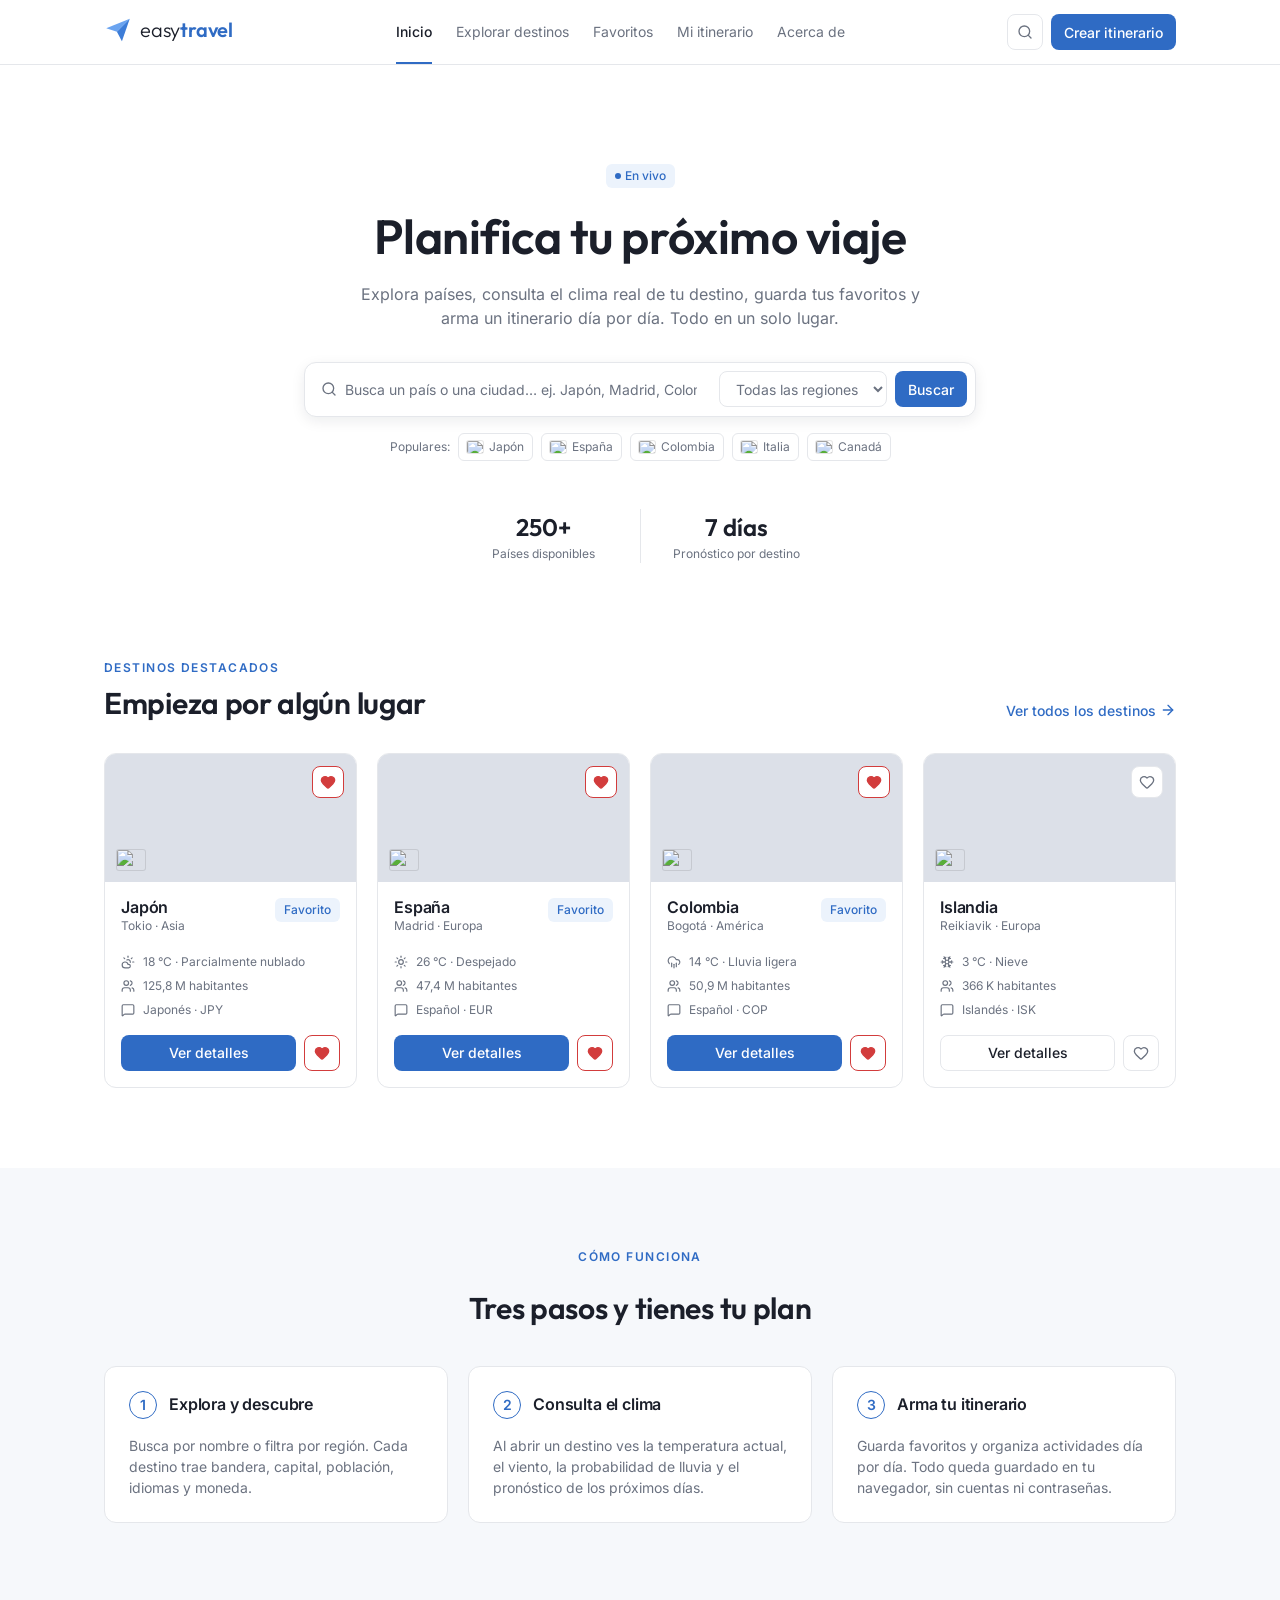
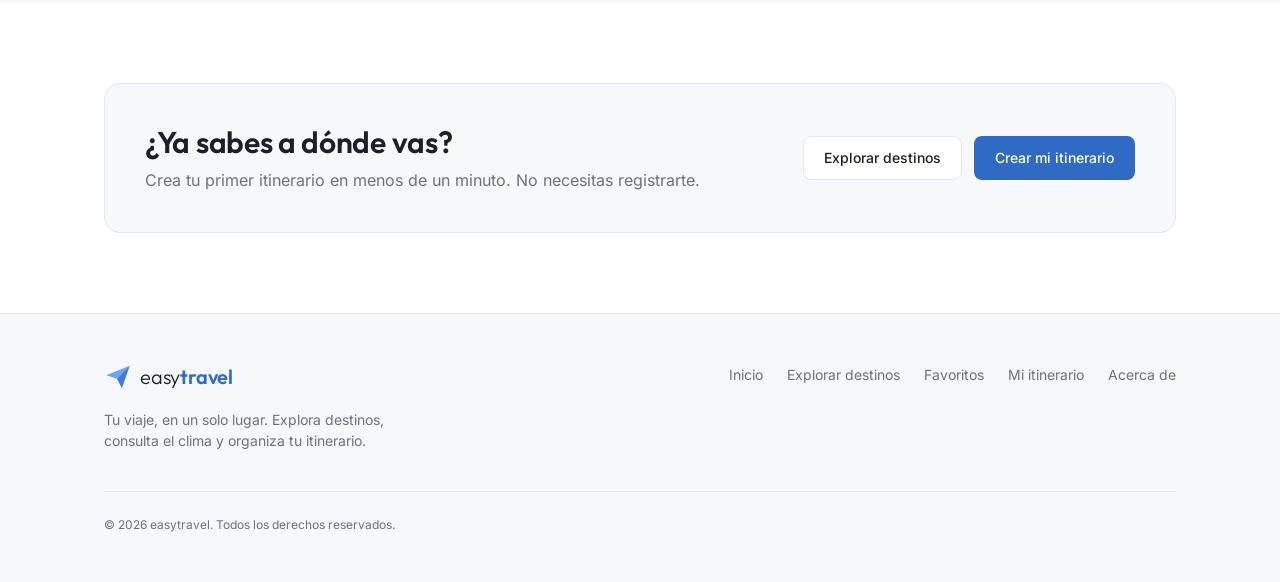
==== index.html @ 44a07eac "feat: maquetar easytravel en html y css - Inicio, explorar, destino, favoritos, itinerario, acerca d" ====
<!doctype html>
<html lang="es">
<head>
  <meta charset="UTF-8">
  <meta name="viewport" content="width=device-width, initial-scale=1.0">
  <meta name="description" content="Explora países, consulta el clima de tu destino, guarda favoritos y arma tu itinerario día por día.">
  <meta name="theme-color" content="#2f6bc4">
  <title>easytravel — Tu viaje, en un solo lugar</title>
  <link rel="icon" type="image/svg+xml" href="img/favicon.svg">
  <link rel="stylesheet" href="css/tokens.css">
  <link rel="stylesheet" href="css/base.css">
  <link rel="stylesheet" href="css/components.css">
  <link rel="stylesheet" href="css/layout.css">
  <link rel="stylesheet" href="css/pages.css">
</head>
<body>
  <a class="saltar-contenido" href="#contenido">Saltar al contenido</a>

  <header class="cabecera-sitio">
    <div class="contenedor cabecera-sitio__interior">
      <a href="index.html" aria-label="easytravel, ir al inicio"><span class="logo"><img src="img/favicon.svg" alt=""><span><span class="logo__easy">easy</span><span class="logo__travel">travel</span></span></span></a>

      <nav class="nav-principal" aria-label="Principal">
        <ul>
          <li><a href="index.html" aria-current="page">Inicio</a></li>
          <li><a href="explorar.html">Explorar destinos</a></li>
          <li><a href="favoritos.html">Favoritos</a></li>
          <li><a href="itinerario.html">Mi itinerario</a></li>
          <li><a href="acerca.html">Acerca de</a></li>
        </ul>
      </nav>

      <div class="cabecera-sitio__acciones">
        <a class="boton-icono" href="explorar.html" aria-label="Buscar destinos" title="Buscar destinos"><span class="icono icono--buscar" aria-hidden="true"></span></a>
        <a class="boton boton--sm boton--primario cabecera-sitio__llamado" href="itinerario.html#nuevo-plan">Crear itinerario</a>
      </div>
    </div>
  </header>

  <main id="contenido">

    <section class="portada">
      <div class="contenedor">
        <span class="insignia insignia--primario"><span class="punto"></span> En vivo</span>
        <h1>Planifica tu próximo viaje <span class="texto-primario solo-movil">en un solo lugar</span></h1>
        <p class="portada__intro">Explora países, consulta el clima real de tu destino, guarda tus favoritos y arma un itinerario día por día. Todo en un solo lugar.</p>

        <form class="barra-busqueda" role="search" action="explorar.html">
          <span class="icono icono--buscar" aria-hidden="true"></span>
          <label class="solo-lector" for="busqueda-portada">Buscar un país o una ciudad</label>
          <input id="busqueda-portada" name="q" type="search" placeholder="Busca un país o una ciudad… ej. Japón, Madrid, Colombia">
          <label class="solo-lector" for="region-portada">Región</label>
          <select class="selector" id="region-portada" name="region">
            <option value="">Todas las regiones</option>
            <option value="Africa">África</option>
            <option value="Americas">América</option>
            <option value="Asia">Asia</option>
            <option value="Europe">Europa</option>
            <option value="Oceania">Oceanía</option>
            <option value="Antarctic">Antártida</option>
          </select>
          <button class="boton boton--sm boton--primario" type="submit">Buscar</button>
        </form>

        <div class="populares">
          <span>Populares:</span>
          <a href="destino.html"><img class="bandera bandera--sm" src="https://flagcdn.com/jp.svg" alt="Bandera de Japón" loading="lazy"> Japón</a>
          <a href="destino.html"><img class="bandera bandera--sm" src="https://flagcdn.com/es.svg" alt="Bandera de España" loading="lazy"> España</a>
          <a href="destino.html"><img class="bandera bandera--sm" src="https://flagcdn.com/co.svg" alt="Bandera de Colombia" loading="lazy"> Colombia</a>
          <a href="destino.html"><img class="bandera bandera--sm" src="https://flagcdn.com/it.svg" alt="Bandera de Italia" loading="lazy"> Italia</a>
          <a href="destino.html"><img class="bandera bandera--sm" src="https://flagcdn.com/ca.svg" alt="Bandera de Canadá" loading="lazy"> Canadá</a>
        </div>

        <dl class="metricas">
          <div>
            <dt>Países disponibles</dt>
            <dd>250+</dd>
          </div>
          <div>
            <dt>Pronóstico por destino</dt>
            <dd>7 días</dd>
          </div>
        </dl>
      </div>
    </section>

    <section class="seccion seccion--sin-margen-superior" aria-labelledby="destacados">
      <div class="contenedor">
        <div class="titulo-seccion">
          <div>
            <p class="antetitulo">Destinos destacados</p>
            <h2 id="destacados">Empieza por algún lugar</h2>
          </div>
          <a class="enlace-flecha" href="explorar.html"><span class="solo-escritorio">Ver todos los destinos</span><span class="solo-movil">Ver todos</span> <span class="icono icono--flecha-derecha" aria-hidden="true"></span></a>
        </div>

        <div class="rejilla-tarjetas solo-escritorio mt-8">
          <article class="tarjeta-pais">
            <div class="tarjeta-pais__imagen">
              <img class="bandera bandera--lg" src="https://flagcdn.com/jp.svg" alt="Bandera de Japón" loading="lazy">
              <button class="boton-icono boton-icono--favorito es-activo boton-icono--sm" type="button" aria-pressed="true" aria-label="Quitar Japón de favoritos"><span class="icono icono--corazon-lleno" aria-hidden="true"></span></button>
            </div>
            <div class="tarjeta-pais__cuerpo">
              <div class="tarjeta-pais__cabecera">
                <div>
                  <h3 class="tarjeta-pais__titulo"><a href="destino.html">Japón</a></h3>
                  <p class="tarjeta-pais__subtitulo">Tokio · Asia</p>
                </div>
                <span class="insignia insignia--primario">Favorito</span>
              </div>
              <div class="tarjeta-pais__clima"><span class="insignia insignia--aviso"><span class="icono icono--parcial-nublado icono--sm" aria-hidden="true"></span> 18 °C</span></div>
              <ul class="tarjeta-pais__datos">
                <li><span class="icono icono--parcial-nublado icono--sm" aria-hidden="true"></span> 18 °C · Parcialmente nublado</li>
                <li><span class="icono icono--personas icono--sm" aria-hidden="true"></span> 125,8 M habitantes</li>
                <li><span class="icono icono--mensaje icono--sm" aria-hidden="true"></span> Japonés · JPY</li>
              </ul>
              <div class="tarjeta-pais__acciones">
                <a class="boton boton--sm boton--primario" href="destino.html">Ver detalles</a>
                <button class="boton-icono boton-icono--favorito es-activo" type="button" aria-pressed="true" aria-label="Quitar Japón de favoritos"><span class="icono icono--corazon-lleno" aria-hidden="true"></span></button>
              </div>
            </div>
          </article>
          <article class="tarjeta-pais">
            <div class="tarjeta-pais__imagen">
              <img class="bandera bandera--lg" src="https://flagcdn.com/es.svg" alt="Bandera de España" loading="lazy">
              <button class="boton-icono boton-icono--favorito es-activo boton-icono--sm" type="button" aria-pressed="true" aria-label="Quitar España de favoritos"><span class="icono icono--corazon-lleno" aria-hidden="true"></span></button>
            </div>
            <div class="tarjeta-pais__cuerpo">
              <div class="tarjeta-pais__cabecera">
                <div>
                  <h3 class="tarjeta-pais__titulo"><a href="destino.html">España</a></h3>
                  <p class="tarjeta-pais__subtitulo">Madrid · Europa</p>
                </div>
                <span class="insignia insignia--primario">Favorito</span>
              </div>
              <div class="tarjeta-pais__clima"><span class="insignia insignia--aviso"><span class="icono icono--despejado icono--sm" aria-hidden="true"></span> 26 °C</span></div>
              <ul class="tarjeta-pais__datos">
                <li><span class="icono icono--despejado icono--sm" aria-hidden="true"></span> 26 °C · Despejado</li>
                <li><span class="icono icono--personas icono--sm" aria-hidden="true"></span> 47,4 M habitantes</li>
                <li><span class="icono icono--mensaje icono--sm" aria-hidden="true"></span> Español · EUR</li>
              </ul>
              <div class="tarjeta-pais__acciones">
                <a class="boton boton--sm boton--primario" href="destino.html">Ver detalles</a>
                <button class="boton-icono boton-icono--favorito es-activo" type="button" aria-pressed="true" aria-label="Quitar España de favoritos"><span class="icono icono--corazon-lleno" aria-hidden="true"></span></button>
              </div>
            </div>
          </article>
          <article class="tarjeta-pais">
            <div class="tarjeta-pais__imagen">
              <img class="bandera bandera--lg" src="https://flagcdn.com/co.svg" alt="Bandera de Colombia" loading="lazy">
              <button class="boton-icono boton-icono--favorito es-activo boton-icono--sm" type="button" aria-pressed="true" aria-label="Quitar Colombia de favoritos"><span class="icono icono--corazon-lleno" aria-hidden="true"></span></button>
            </div>
            <div class="tarjeta-pais__cuerpo">
              <div class="tarjeta-pais__cabecera">
                <div>
                  <h3 class="tarjeta-pais__titulo"><a href="destino.html">Colombia</a></h3>
                  <p class="tarjeta-pais__subtitulo">Bogotá · América</p>
                </div>
                <span class="insignia insignia--primario">Favorito</span>
              </div>
              <div class="tarjeta-pais__clima"><span class="insignia insignia--aviso"><span class="icono icono--lluvia icono--sm" aria-hidden="true"></span> 14 °C</span></div>
              <ul class="tarjeta-pais__datos">
                <li><span class="icono icono--lluvia icono--sm" aria-hidden="true"></span> 14 °C · Lluvia ligera</li>
                <li><span class="icono icono--personas icono--sm" aria-hidden="true"></span> 50,9 M habitantes</li>
                <li><span class="icono icono--mensaje icono--sm" aria-hidden="true"></span> Español · COP</li>
              </ul>
              <div class="tarjeta-pais__acciones">
                <a class="boton boton--sm boton--primario" href="destino.html">Ver detalles</a>
                <button class="boton-icono boton-icono--favorito es-activo" type="button" aria-pressed="true" aria-label="Quitar Colombia de favoritos"><span class="icono icono--corazon-lleno" aria-hidden="true"></span></button>
              </div>
            </div>
          </article>
          <article class="tarjeta-pais">
            <div class="tarjeta-pais__imagen">
              <img class="bandera bandera--lg" src="https://flagcdn.com/is.svg" alt="Bandera de Islandia" loading="lazy">
              <button class="boton-icono boton-icono--favorito boton-icono--sm" type="button" aria-pressed="false" aria-label="Guardar Islandia en favoritos"><span class="icono icono--corazon" aria-hidden="true"></span></button>
            </div>
            <div class="tarjeta-pais__cuerpo">
              <div class="tarjeta-pais__cabecera">
                <div>
                  <h3 class="tarjeta-pais__titulo"><a href="destino.html">Islandia</a></h3>
                  <p class="tarjeta-pais__subtitulo">Reikiavik · Europa</p>
                </div>
              </div>
              <div class="tarjeta-pais__clima"><span class="insignia insignia--aviso"><span class="icono icono--nieve icono--sm" aria-hidden="true"></span> 3 °C</span></div>
              <ul class="tarjeta-pais__datos">
                <li><span class="icono icono--nieve icono--sm" aria-hidden="true"></span> 3 °C · Nieve</li>
                <li><span class="icono icono--personas icono--sm" aria-hidden="true"></span> 366 K habitantes</li>
                <li><span class="icono icono--mensaje icono--sm" aria-hidden="true"></span> Islandés · ISK</li>
              </ul>
              <div class="tarjeta-pais__acciones">
                <a class="boton boton--sm boton--contorno" href="destino.html">Ver detalles</a>
                <button class="boton-icono boton-icono--favorito" type="button" aria-pressed="false" aria-label="Guardar Islandia en favoritos"><span class="icono icono--corazon" aria-hidden="true"></span></button>
              </div>
            </div>
          </article>
        </div>
        <div class="lista-filas solo-movil mt-6">
          <article class="fila-pais">
            <div class="fila-pais__imagen"><img class="bandera bandera--lg" src="https://flagcdn.com/jp.svg" alt="Bandera de Japón" loading="lazy"></div>
            <div class="fila-pais__cuerpo">
              <div>
                <h3 class="fila-pais__titulo"><a href="destino.html">Japón</a></h3>
                <p class="tarjeta-pais__subtitulo">Tokio · Asia</p>
                <div class="fila-pais__insignias">
                  <span class="insignia insignia--aviso"><span class="icono icono--parcial-nublado icono--sm" aria-hidden="true"></span> 18 °C</span>
                  <span class="insignia">125,8 M</span>
                </div>
              </div>
              <div class="fila-pais__accion"><button class="boton-icono boton-icono--favorito es-activo" type="button" aria-pressed="true" aria-label="Quitar Japón de favoritos"><span class="icono icono--corazon-lleno" aria-hidden="true"></span></button></div>
            </div>
          </article>
          <article class="fila-pais">
            <div class="fila-pais__imagen"><img class="bandera bandera--lg" src="https://flagcdn.com/es.svg" alt="Bandera de España" loading="lazy"></div>
            <div class="fila-pais__cuerpo">
              <div>
                <h3 class="fila-pais__titulo"><a href="destino.html">España</a></h3>
                <p class="tarjeta-pais__subtitulo">Madrid · Europa</p>
                <div class="fila-pais__insignias">
                  <span class="insignia insignia--aviso"><span class="icono icono--despejado icono--sm" aria-hidden="true"></span> 26 °C</span>
                  <span class="insignia">47,4 M</span>
                </div>
              </div>
              <div class="fila-pais__accion"><button class="boton-icono boton-icono--favorito es-activo" type="button" aria-pressed="true" aria-label="Quitar España de favoritos"><span class="icono icono--corazon-lleno" aria-hidden="true"></span></button></div>
            </div>
          </article>
          <article class="fila-pais">
            <div class="fila-pais__imagen"><img class="bandera bandera--lg" src="https://flagcdn.com/co.svg" alt="Bandera de Colombia" loading="lazy"></div>
            <div class="fila-pais__cuerpo">
              <div>
                <h3 class="fila-pais__titulo"><a href="destino.html">Colombia</a></h3>
                <p class="tarjeta-pais__subtitulo">Bogotá · América</p>
                <div class="fila-pais__insignias">
                  <span class="insignia insignia--aviso"><span class="icono icono--lluvia icono--sm" aria-hidden="true"></span> 14 °C</span>
                  <span class="insignia">50,9 M</span>
                </div>
              </div>
              <div class="fila-pais__accion"><button class="boton-icono boton-icono--favorito es-activo" type="button" aria-pressed="true" aria-label="Quitar Colombia de favoritos"><span class="icono icono--corazon-lleno" aria-hidden="true"></span></button></div>
            </div>
          </article>
          <article class="fila-pais">
            <div class="fila-pais__imagen"><img class="bandera bandera--lg" src="https://flagcdn.com/is.svg" alt="Bandera de Islandia" loading="lazy"></div>
            <div class="fila-pais__cuerpo">
              <div>
                <h3 class="fila-pais__titulo"><a href="destino.html">Islandia</a></h3>
                <p class="tarjeta-pais__subtitulo">Reikiavik · Europa</p>
                <div class="fila-pais__insignias">
                  <span class="insignia insignia--aviso"><span class="icono icono--nieve icono--sm" aria-hidden="true"></span> 3 °C</span>
                  <span class="insignia">366 K</span>
                </div>
              </div>
              <div class="fila-pais__accion"><button class="boton-icono boton-icono--favorito" type="button" aria-pressed="false" aria-label="Guardar Islandia en favoritos"><span class="icono icono--corazon" aria-hidden="true"></span></button></div>
            </div>
          </article>
        </div>
      </div>
    </section>

    <section class="seccion seccion--superficie" aria-labelledby="como-funciona">
      <div class="contenedor">
        <div class="titulo-seccion titulo-seccion--centrado">
          <p class="antetitulo">Cómo funciona</p>
          <h2 id="como-funciona">Tres pasos y tienes tu plan</h2>
        </div>
        <ol class="pasos">
          <li class="paso">
            <div class="paso__cabecera">
              <span class="numero">1</span>
              <h3>Explora y descubre</h3>
            </div>
            <p>Busca por nombre o filtra por región. Cada destino trae bandera, capital, población, idiomas y moneda.</p>
          </li>
          <li class="paso">
            <div class="paso__cabecera">
              <span class="numero">2</span>
              <h3>Consulta el clima</h3>
            </div>
            <p>Al abrir un destino ves la temperatura actual, el viento, la probabilidad de lluvia y el pronóstico de los próximos días.</p>
          </li>
          <li class="paso">
            <div class="paso__cabecera">
              <span class="numero">3</span>
              <h3>Arma tu itinerario</h3>
            </div>
            <p>Guarda favoritos y organiza actividades día por día. Todo queda guardado en tu navegador, sin cuentas ni contraseñas.</p>
          </li>
        </ol>
      </div>
    </section>

    <section class="seccion">
      <div class="contenedor">
        <div class="llamado">
          <div class="llamado__texto">
            <span class="llamado__icono"><span class="icono icono--mas icono--lg" aria-hidden="true"></span></span>
            <div>
              <h2>¿Ya sabes a dónde vas?</h2>
              <p>Crea tu primer itinerario en menos de un minuto. No necesitas registrarte.</p>
            </div>
          </div>
          <div class="llamado__acciones">
            <a class="boton boton--contorno" href="explorar.html">Explorar destinos</a>
            <a class="boton boton--primario" href="itinerario.html#nuevo-plan">Crear mi itinerario</a>
          </div>
        </div>
      </div>
    </section>
  </main>

  <footer class="pie-sitio pie-sitio--completo">
    <div class="contenedor">
      <div class="pie-sitio__superior">
        <div>
          <span class="logo"><img src="img/favicon.svg" alt=""><span><span class="logo__easy">easy</span><span class="logo__travel">travel</span></span></span>
          <p class="pie-sitio__eslogan">Tu viaje, en un solo lugar. Explora destinos, consulta el clima y organiza tu itinerario.</p>
        </div>
        <nav aria-label="Pie de página">
          <ul class="pie-sitio__enlaces">
            <li><a href="index.html">Inicio</a></li>
            <li><a href="explorar.html">Explorar destinos</a></li>
            <li><a href="favoritos.html">Favoritos</a></li>
            <li><a href="itinerario.html">Mi itinerario</a></li>
            <li><a href="acerca.html">Acerca de</a></li>
          </ul>
        </nav>
      </div>
      <p class="pie-sitio__derechos">© 2026 easytravel. Todos los derechos reservados.</p>
    </div>
  </footer>

  <nav class="barra-pestanas" aria-label="Navegación móvil">
    <ul>
      <li><a href="index.html" aria-current="page"><span class="icono icono--casa icono--lg" aria-hidden="true"></span> Inicio</a></li>
      <li><a href="explorar.html"><span class="icono icono--globo icono--lg" aria-hidden="true"></span> Explorar</a></li>
      <li><a href="favoritos.html"><span class="icono icono--corazon icono--lg" aria-hidden="true"></span> Favoritos</a></li>
      <li><a href="itinerario.html"><span class="icono icono--calendario-dias icono--lg" aria-hidden="true"></span> Itinerario</a></li>
      <li><a href="acerca.html"><span class="icono icono--info icono--lg" aria-hidden="true"></span> Acerca</a></li>
    </ul>
  </nav>
</body>
</html>
---- css/tokens.css ----
@font-face {
  font-family: 'Inter';
  src: url('../fonts/inter.woff2') format('woff2');
  font-weight: 100 900;
  font-display: swap;
}

@font-face {
  font-family: 'Outfit';
  src: url('../fonts/outfit.woff2') format('woff2');
  font-weight: 100 900;
  font-display: swap;
}

:root {
  color-scheme: light;

  --fondo: #ffffff;
  --superficie: #f6f8fb;
  --relleno: #dce0e8;
  --borde: #e5e7eb;
  --texto: #1b1f2a;
  --texto-suave: #6b7280;
  --primario: #2f6bc4;
  --sobre-primario: #ffffff;
  --primario-suave: #ecf3fc;
  --peligro: #d23c3c;
  --peligro-suave: #fcf4f4;
  --aviso: #9a6700;
  --aviso-suave: #fdf3dc;
  --exito: #15803d;
  --exito-suave: #e8f6ed;
  --favorito: #d23c3c;

  --fuente-titulos: 'Outfit', sans-serif;
  --fuente-texto: 'Inter', system-ui, sans-serif;

  --ancho-contenedor: 70rem;
  --alto-encabezado: 4rem;
  --alto-barra-movil: 4rem;
  --radio-sm: 0.375rem;
  --radio: 0.5rem;
  --radio-lg: 0.75rem;
  --radio-xl: 1rem;
  --sombra: 0 4px 14px rgb(15 23 42 / 0.08);
}

@media (prefers-color-scheme: dark) {
  :root {
    color-scheme: dark;

    --fondo: #091524;
    --superficie: #12253d;
    --relleno: #1d3655;
    --borde: #22395a;
    --texto: #f2f6fb;
    --texto-suave: #a9bad0;
    --primario: #6ba4f0;
    --sobre-primario: #091524;
    --primario-suave: #16304f;
    --peligro: #ff7a70;
    --peligro-suave: #3a1d22;
    --aviso: #f5b54b;
    --aviso-suave: #3a2d14;
    --exito: #5fd08f;
    --exito-suave: #15352a;
    --favorito: #ff8fa3;
    --sombra: 0 4px 14px rgb(0 0 0 / 0.35);
  }
}
---- css/base.css ----
*,
*::before,
*::after {
  box-sizing: border-box;
  margin: 0;
  padding: 0;
}

html {
  -webkit-text-size-adjust: 100%;
  scroll-behavior: smooth;

  scroll-padding-top: calc(var(--alto-encabezado) + 1rem);
}

body {
  min-height: 100dvh;
  display: flex;
  flex-direction: column;
  background: var(--fondo);
  color: var(--texto);
  font-family: var(--fuente-texto);
  font-size: 1rem;
  line-height: 1.5;
  -webkit-font-smoothing: antialiased;
}

main {
  flex: 1;
}

h1,
h2,
h3,
h4 {
  font-family: var(--fuente-titulos);
  line-height: 1.2;
  letter-spacing: -0.01em;
}

img,
svg {
  display: block;
  max-width: 100%;
}

a {
  color: inherit;
  text-decoration: none;
}

ul,
ol {
  list-style: none;
}

button,
input,
select,
textarea {
  font: inherit;
  color: inherit;
}

button {
  cursor: pointer;
  background: none;
  border: none;
}

code {
  font-family: ui-monospace, monospace;
  font-size: 0.875em;
}

:focus-visible {
  outline: 2px solid var(--primario);
  outline-offset: 2px;
}

.contenedor {
  width: 100%;
  max-width: var(--ancho-contenedor);
  margin-inline: auto;
  padding-inline: 1rem;
}

.solo-lector {
  position: absolute;
  width: 1px;
  height: 1px;
  overflow: hidden;
  clip: rect(0 0 0 0);
  white-space: nowrap;
}

.saltar-contenido {
  position: fixed;
  top: 0.5rem;
  left: 0.5rem;
  z-index: 100;
  padding: 0.5rem 1rem;
  border-radius: var(--radio);
  background: var(--primario);
  color: var(--sobre-primario);
  transform: translateY(-200%);
}

.saltar-contenido:focus {
  transform: none;
}

.texto-suave {
  color: var(--texto-suave);
}

.texto-primario {
  color: var(--primario);
}

.antetitulo {
  font-family: var(--fuente-texto);
  font-size: 0.75rem;
  font-weight: 600;
  letter-spacing: 0.12em;
  text-transform: uppercase;
  color: var(--primario);
}

.antetitulo--aviso {
  color: var(--aviso);
}

.seccion {
  padding-block: 3.5rem;
}

.seccion--superficie {
  background: var(--superficie);
}

@media (min-width: 768px) {
  .contenedor {
    padding-inline: 1.5rem;
  }

  .seccion {
    padding-block: 5rem;
  }

  .solo-movil {
    display: none !important;
  }
}

@media (max-width: 767.98px) {
  .solo-escritorio {
    display: none !important;
  }
}

.seccion--sin-margen-superior { padding-top: 0 !important; }
.mt-4 { margin-top: 1rem; }
.mt-6 { margin-top: 1.5rem; }
.mt-8 { margin-top: 2rem; }
.mt-12 { margin-top: 3rem; }

.texto-sm { font-size: 0.875rem; }
.texto-xs { font-size: 0.75rem; }
---- css/components.css ----
.icono {
  display: inline-block;
  flex-shrink: 0;
  width: 1rem;
  height: 1rem;
  background-color: currentColor;
  -webkit-mask: var(--icono) center / contain no-repeat;
  mask: var(--icono) center / contain no-repeat;
}

.icono--sm { width: 0.875rem; height: 0.875rem; }
.icono--lg { width: 1.25rem; height: 1.25rem; }
.icono--xl { width: 3rem; height: 3rem; }

.icono--flecha-derecha { --icono: url('../img/icons/arrow-right.svg'); }
.icono--calendario { --icono: url('../img/icons/calendar.svg'); }
.icono--calendario-dias { --icono: url('../img/icons/calendar-days.svg'); }
.icono--calendario-mas { --icono: url('../img/icons/calendar-plus.svg'); }
.icono--visto { --icono: url('../img/icons/check.svg'); }
.icono--flecha-abajo { --icono: url('../img/icons/chevron-down.svg'); }
.icono--alerta-circulo { --icono: url('../img/icons/circle-alert.svg'); }
.icono--despejado { --icono: url('../img/icons/sun.svg'); }
.icono--nublado { --icono: url('../img/icons/cloud.svg'); }
.icono--descargar { --icono: url('../img/icons/download.svg'); }
.icono--humedad { --icono: url('../img/icons/droplets.svg'); }
.icono--comida { --icono: url('../img/icons/utensils.svg'); }
.icono--triste { --icono: url('../img/icons/frown.svg'); }
.icono--globo { --icono: url('../img/icons/globe.svg'); }
.icono--cuadricula { --icono: url('../img/icons/layout-grid.svg'); }
.icono--corazon { --icono: url('../img/icons/heart.svg'); }
.icono--corazon-lleno { --icono: url('../img/icons/heart-filled.svg'); }
.icono--casa { --icono: url('../img/icons/house.svg'); }
.icono--info { --icono: url('../img/icons/info.svg'); }
.icono--lista { --icono: url('../img/icons/list.svg'); }
.icono--ubicacion { --icono: url('../img/icons/map-pin.svg'); }
.icono--mensaje { --icono: url('../img/icons/message-square.svg'); }
.icono--menos { --icono: url('../img/icons/minus.svg'); }
.icono--aire-libre { --icono: url('../img/icons/tree-pine.svg'); }
.icono--parcial-nublado { --icono: url('../img/icons/cloud-sun.svg'); }
.icono--lapiz { --icono: url('../img/icons/pencil.svg'); }
.icono--mas { --icono: url('../img/icons/plus.svg'); }
.icono--lluvia { --icono: url('../img/icons/cloud-rain.svg'); }
.icono--buscar { --icono: url('../img/icons/search.svg'); }
.icono--nieve { --icono: url('../img/icons/snowflake.svg'); }
.icono--destellos { --icono: url('../img/icons/sparkles.svg'); }
.icono--tormenta { --icono: url('../img/icons/cloud-lightning.svg'); }
.icono--traslado { --icono: url('../img/icons/send.svg'); }
.icono--cultura { --icono: url('../img/icons/landmark.svg'); }
.icono--papelera { --icono: url('../img/icons/trash-2.svg'); }
.icono--personas { --icono: url('../img/icons/users.svg'); }
.icono--billetera { --icono: url('../img/icons/wallet.svg'); }
.icono--aviso { --icono: url('../img/icons/triangle-alert.svg'); }
.icono--viento { --icono: url('../img/icons/wind.svg'); }
.icono--cerrar { --icono: url('../img/icons/x.svg'); }

.boton {
  display: inline-flex;
  align-items: center;
  justify-content: center;
  gap: 0.5rem;
  height: 2.75rem;
  padding-inline: 1.25rem;
  border: 1px solid transparent;
  border-radius: var(--radio);
  font-size: 0.875rem;
  font-weight: 500;
  white-space: nowrap;
  transition: background-color 0.15s, opacity 0.15s, color 0.15s;
}

.boton--sm {
  height: 2.25rem;
  padding-inline: 0.75rem;
}

.boton--bloque {
  width: 100%;
}

.boton--primario {
  background: var(--primario);
  color: var(--sobre-primario);
}

.boton--primario:hover {
  opacity: 0.9;
}

.boton--contorno {
  border-color: var(--borde);
  background: var(--fondo);
}

.boton--contorno:hover {
  background: var(--superficie);
}

.boton--peligro {
  border-color: var(--peligro);
  color: var(--peligro);
}

.boton--peligro:hover {
  background: var(--peligro-suave);
}

.boton--fantasma {
  color: var(--texto-suave);
}

.boton--fantasma:hover {
  background: var(--superficie);
  color: var(--texto);
}

.boton:disabled,
.boton[aria-disabled='true'] {
  opacity: 0.5;
  cursor: not-allowed;
}

.boton-icono {
  position: relative;
  display: inline-grid;
  place-items: center;
  flex-shrink: 0;
  width: 2.25rem;
  height: 2.25rem;
  border: 1px solid var(--borde);
  border-radius: var(--radio);
  background: var(--fondo);
  color: var(--texto-suave);
  transition: background-color 0.15s, color 0.15s;
}

.boton-icono:hover {
  background: var(--superficie);
  color: var(--texto);
}

.boton-icono--sm {
  width: 2rem;
  height: 2rem;
}

.boton-icono--favorito.es-activo,
.boton-icono--favorito:hover {
  border-color: var(--favorito);
  color: var(--favorito);
}

.boton-icono--eliminar:hover {
  color: var(--peligro);
}

.contador {
  position: absolute;
  top: -0.4rem;
  right: -0.4rem;
  display: grid;
  place-items: center;
  width: 1.125rem;
  height: 1.125rem;
  border-radius: 999px;
  background: var(--favorito);
  color: var(--fondo);
  font-size: 0.625rem;
  font-weight: 600;
}

.insignia {
  display: inline-flex;
  align-items: center;
  gap: 0.25rem;
  padding: 0.125rem 0.5rem;
  border-radius: var(--radio-sm);
  font-size: 0.75rem;
  font-weight: 500;
  white-space: nowrap;
  border: 1px solid var(--borde);
  color: var(--texto-suave);
}

.insignia--primario { border-color: transparent; background: var(--primario-suave); color: var(--primario); }
.insignia--aviso { border-color: transparent; background: var(--aviso-suave); color: var(--aviso); }
.insignia--peligro { border-color: transparent; background: var(--peligro-suave); color: var(--peligro); }
.insignia--exito { border-color: transparent; background: var(--exito-suave); color: var(--exito); }

.insignia .punto {
  width: 0.375rem;
  height: 0.375rem;
  border-radius: 999px;
  background: currentColor;
}

.filtros {
  display: flex;
  gap: 0.5rem;
  overflow-x: auto;
  padding-bottom: 0.25rem;
  scrollbar-width: none;
}

.filtro {
  flex-shrink: 0;
  padding: 0.375rem 0.75rem;
  border: 1px solid var(--borde);
  border-radius: var(--radio);
  color: var(--texto-suave);
  font-size: 0.875rem;
  white-space: nowrap;
  transition: color 0.15s;
}

.filtro:hover {
  color: var(--texto);
}

.filtro.es-activo {
  border-color: var(--primario);
  background: var(--primario-suave);
  color: var(--primario);
  font-weight: 500;
}

.bandera {
  width: 1.5rem;
  height: 1rem;
  object-fit: cover;
  border-radius: 2px;
  box-shadow: 0 0 0 1px rgb(0 0 0 / 0.1);
}

.bandera--sm { width: 1rem; height: 0.75rem; }
.bandera--lg { width: 1.75rem; height: 1.25rem; }
.bandera--xl { width: 3.5rem; height: 2.5rem; }

.tarjeta-pais {
  position: relative;
  display: flex;
  flex-direction: column;
  overflow: hidden;
  border: 1px solid var(--borde);
  border-radius: var(--radio-lg);
  background: var(--fondo);
  transition: box-shadow 0.15s;
}

.tarjeta-pais:hover {
  box-shadow: var(--sombra);
}

.tarjeta-pais__imagen {
  position: relative;
  height: 6rem;
  background: var(--relleno);
}

.tarjeta-pais__imagen .bandera {
  position: absolute;
  bottom: 0.75rem;
  left: 0.75rem;
}

.tarjeta-pais__imagen .boton-icono {
  position: absolute;
  top: 0.75rem;
  right: 0.75rem;
  z-index: 1;
}

.tarjeta-pais__cuerpo {
  display: flex;
  flex: 1;
  flex-direction: column;
  padding: 0.75rem;
}

.tarjeta-pais__cabecera {
  display: flex;
  align-items: flex-start;
  justify-content: space-between;
  gap: 0.5rem;
}

.tarjeta-pais__titulo {
  font-family: var(--fuente-texto);
  font-size: 1rem;
  font-weight: 600;
}

.tarjeta-pais__titulo a::after {
  content: '';
  position: absolute;
  inset: 0;
}

.tarjeta-pais__subtitulo {
  font-size: 0.75rem;
  color: var(--texto-suave);
}

.tarjeta-pais__datos {
  display: none;
  margin-top: 0.75rem;
  font-size: 0.75rem;
  color: var(--texto-suave);
}

.tarjeta-pais__datos li {
  display: flex;
  align-items: center;
  gap: 0.5rem;
  margin-top: 0.375rem;
}

.tarjeta-pais__clima {
  margin-top: 0.5rem;
}

.tarjeta-pais__acciones {
  display: none;
  gap: 0.5rem;
  margin-top: auto;
  padding-top: 1rem;
}

.tarjeta-pais__acciones .boton {
  flex: 1;
}

.tarjeta-pais .insignia--primario {
  display: none;
}

@media (min-width: 640px) {
  .tarjeta-pais__imagen { height: 8rem; }
  .tarjeta-pais__cuerpo { padding: 1rem; }
  .tarjeta-pais__datos,
  .tarjeta-pais__acciones { display: flex; }
  .tarjeta-pais__datos { flex-direction: column; }
  .tarjeta-pais__clima { display: none; }
  .tarjeta-pais .insignia--primario { display: inline-flex; }
  .tarjeta-pais__titulo a::after { content: none; }
}

.fila-pais {
  position: relative;
  display: flex;
  overflow: hidden;
  border: 1px solid var(--borde);
  border-radius: var(--radio-lg);
  background: var(--fondo);
  transition: box-shadow 0.15s;
}

.fila-pais:hover {
  box-shadow: var(--sombra);
}

.fila-pais__imagen {
  position: relative;
  flex-shrink: 0;
  width: 6rem;
  background: var(--relleno);
}

.fila-pais__imagen .bandera {
  position: absolute;
  bottom: 0.75rem;
  left: 0.75rem;
}

.fila-pais__cuerpo {
  display: flex;
  flex: 1;
  min-width: 0;
  align-items: flex-start;
  justify-content: space-between;
  gap: 0.75rem;
  padding: 1rem;
}

.fila-pais__titulo {
  font-family: var(--fuente-texto);
  font-size: 1rem;
  font-weight: 600;
}

.fila-pais__titulo a::after {
  content: '';
  position: absolute;
  inset: 0;
}

.fila-pais__titulo a:hover {
  color: var(--primario);
}

.fila-pais__insignias {
  display: flex;
  flex-wrap: wrap;
  gap: 0.375rem;
  margin-top: 0.5rem;
}

.fila-pais__detalle {
  margin-top: 0.5rem;
  font-size: 0.75rem;
  color: var(--texto-suave);
}

.fila-pais__accion {
  position: relative;
  z-index: 1;
}

@media (min-width: 640px) {
  .fila-pais__imagen { width: 8rem; }
}

.rejilla-tarjetas {
  display: grid;
  grid-template-columns: repeat(2, minmax(0, 1fr));
  gap: 0.75rem;
}

.lista-filas {
  display: grid;
  gap: 0.75rem;
}

@media (min-width: 640px) {
  .rejilla-tarjetas { gap: 1.25rem; }
}

@media (min-width: 1024px) {
  .rejilla-tarjetas { grid-template-columns: repeat(4, minmax(0, 1fr)); }
  .lista-filas--2 { grid-template-columns: repeat(2, minmax(0, 1fr)); }
}

.panel {
  padding: 1.25rem;
  border: 1px solid var(--borde);
  border-radius: var(--radio-lg);
  background: var(--fondo);
}

.panel--superficie {
  background: var(--superficie);
}

.panel__cabecera {
  display: flex;
  align-items: center;
  justify-content: space-between;
  gap: 0.75rem;
  margin-bottom: 1rem;
}

.panel__titulo {
  font-family: var(--fuente-texto);
  font-size: 1.125rem;
  font-weight: 600;
}

.datos {
  display: grid;
  grid-template-columns: repeat(2, minmax(0, 1fr));
  gap: 1.25rem 1.5rem;
}

.datos dt {
  font-size: 0.75rem;
  color: var(--texto-suave);
}

.datos dd {
  margin-top: 0.25rem;
  font-weight: 600;
}

@media (min-width: 768px) {
  .datos--4 { grid-template-columns: repeat(4, minmax(0, 1fr)); }
}

.resumen {
  display: grid;
  gap: 0.75rem;
  font-size: 0.875rem;
}

.resumen div {
  display: flex;
  justify-content: space-between;
  gap: 0.75rem;
}

.resumen dt {
  color: var(--texto-suave);
}

.resumen dd {
  display: flex;
  align-items: center;
  gap: 0.375rem;
  font-weight: 500;
  text-align: right;
}

.resumen .resumen__total {
  align-items: baseline;
  padding-top: 0.75rem;
  border-top: 1px solid var(--borde);
}

.resumen__total dd {
  font-family: var(--fuente-titulos);
  font-size: 1.25rem;
  font-weight: 600;
}

.titulo-seccion {
  display: flex;
  align-items: flex-end;
  justify-content: space-between;
  gap: 1rem;
}

.titulo-seccion--centrado {
  flex-direction: column;
  align-items: center;
  text-align: center;
}

.titulo-seccion h2 {
  margin-top: 0.5rem;
  font-size: 1.5rem;
  font-weight: 600;
}

.enlace-flecha {
  display: inline-flex;
  align-items: center;
  gap: 0.25rem;
  font-size: 0.875rem;
  font-weight: 500;
  color: var(--primario);
  white-space: nowrap;
}

.enlace-flecha:hover {
  text-decoration: underline;
}

@media (min-width: 768px) {
  .titulo-seccion h2 { font-size: 1.875rem; }
}

.campo label,
.etiqueta {
  display: block;
  font-size: 0.875rem;
  font-weight: 500;
}

.campo .obligatorio {
  color: var(--peligro);
}

.entrada,
.selector,
.area-texto {
  width: 100%;
  height: 2.5rem;
  margin-top: 0.375rem;
  padding-inline: 0.75rem;
  border: 1px solid var(--borde);
  border-radius: var(--radio);
  background: var(--fondo);
  font-size: 0.875rem;
  outline: none;
  transition: border-color 0.15s, box-shadow 0.15s;
}

.selector--compacto {
  width: auto;
  height: 2.25rem;
  margin-top: 0;
}

.area-texto {
  height: auto;
  padding-block: 0.5rem;
  resize: vertical;
}

.entrada::placeholder,
.area-texto::placeholder {
  color: var(--texto-suave);
}

.entrada:focus,
.selector:focus,
.area-texto:focus,
.entrada.con-foco {
  border-color: var(--primario);
  box-shadow: 0 0 0 3px color-mix(in srgb, var(--primario) 25%, transparent);
}

.entrada:user-invalid,
.selector:user-invalid,
.entrada.con-error {
  border-color: var(--peligro);
}

.entrada.es-valido {
  border-color: var(--exito);
}

.campo__ayuda,
.campo__error,
.campo__exito {
  display: flex;
  align-items: center;
  gap: 0.25rem;
  margin-top: 0.375rem;
  font-size: 0.75rem;
}

.campo__ayuda { justify-content: space-between; color: var(--texto-suave); }
.campo__error { color: var(--peligro); }
.campo__exito { color: var(--exito); }

.grupo-entrada {
  position: relative;
}

.grupo-entrada__prefijo {
  position: absolute;
  top: calc(50% + 0.1875rem);
  left: 0.75rem;
  transform: translateY(-50%);
  font-size: 0.875rem;
  color: var(--texto-suave);
  pointer-events: none;
}

.grupo-entrada .entrada--con-prefijo {
  padding-left: 3rem;
}

.grupo-entrada__acciones {
  position: absolute;
  top: calc(50% + 0.1875rem);
  right: 0.375rem;
  display: flex;
  gap: 0.25rem;
  transform: translateY(-50%);
}

.boton-contador {
  display: grid;
  place-items: center;
  width: 1.75rem;
  height: 1.75rem;
  border: 1px solid var(--borde);
  border-radius: var(--radio-sm);
  color: var(--texto-suave);
}

.boton-contador:hover {
  color: var(--texto);
}

.barra-busqueda {
  display: flex;
  align-items: center;
  gap: 0.5rem;
  padding: 0.5rem;
  border: 1px solid var(--borde);
  border-radius: var(--radio-lg);
  background: var(--fondo);
}

.barra-busqueda:focus-within {
  border-color: var(--primario);
}

.barra-busqueda > .icono {
  margin-left: 0.5rem;
  color: var(--texto-suave);
}

.barra-busqueda input {
  flex: 1;
  min-width: 0;
  padding-block: 0.5rem;
  border: none;
  background: transparent;
  font-size: 0.875rem;
  outline: none;
}

.barra-busqueda input::placeholder {
  color: var(--texto-suave);
}

.barra-busqueda .selector {
  width: auto;
  height: 2.25rem;
  margin-top: 0;
  color: var(--texto-suave);
}

.alerta {
  display: flex;
  flex-direction: column;
  gap: 1rem;
  padding: 1rem;
  border: 1px solid;
  border-radius: var(--radio-lg);
}

.alerta--aviso {
  border-color: color-mix(in srgb, var(--aviso) 40%, transparent);
  background: var(--aviso-suave);
}

.alerta--peligro {
  border-color: color-mix(in srgb, var(--peligro) 40%, transparent);
  background: var(--peligro-suave);
}

.alerta__contenido {
  display: flex;
  flex: 1;
  gap: 0.75rem;
}

.alerta--aviso .alerta__contenido > .icono { color: var(--aviso); }
.alerta--peligro .alerta__contenido > .icono { color: var(--peligro); }

.alerta__titulo {
  font-weight: 600;
}

.alerta--peligro .alerta__titulo {
  color: var(--peligro);
}

.alerta__texto {
  margin-top: 0.25rem;
  font-size: 0.875rem;
  color: var(--texto-suave);
}

@media (min-width: 640px) {
  .alerta { flex-direction: row; align-items: center; }
}

.estado-vacio {
  padding: 3rem 1.5rem;
  border: 1px dashed var(--borde);
  border-radius: var(--radio-lg);
  text-align: center;
}

.estado-vacio__icono {
  display: grid;
  place-items: center;
  width: 3rem;
  height: 3rem;
  margin-inline: auto;
  border-radius: var(--radio-lg);
  background: var(--superficie);
  color: var(--texto-suave);
}

.estado-vacio h2,
.estado-vacio h3 {
  margin-top: 1rem;
  font-family: var(--fuente-texto);
  font-size: 1.125rem;
  font-weight: 600;
}

.estado-vacio p {
  max-width: 24rem;
  margin: 0.25rem auto 0;
  font-size: 0.875rem;
  color: var(--texto-suave);
}

.estado-vacio .boton {
  margin-top: 1.25rem;
}

.modal {
  position: fixed;
  inset: 0;
  z-index: 60;
  display: none;
  place-items: center;
  padding: 1rem;
  background: rgb(0 0 0 / 0.5);
  backdrop-filter: blur(4px);
}

.modal:target {
  display: grid;
}

.modal__dialogo {
  display: flex;
  flex-direction: column;
  width: 100%;
  max-width: 42rem;
  max-height: calc(100dvh - 2rem);
  border: 1px solid var(--borde);
  border-radius: var(--radio-xl);
  background: var(--fondo);
  box-shadow: 0 20px 50px rgb(0 0 0 / 0.25);
}

.modal__dialogo--sm {
  max-width: 28rem;
}

.modal__cabecera {
  display: flex;
  align-items: flex-start;
  justify-content: space-between;
  gap: 1rem;
  padding: 1.25rem;
  border-bottom: 1px solid var(--borde);
}

.modal__cabecera h2 {
  margin-top: 0.25rem;
  font-size: 1.25rem;
  font-weight: 600;
}

.modal__cuerpo {
  overflow-y: auto;
  padding: 1.25rem;
}

.modal__pie {
  display: flex;
  flex-direction: column;
  gap: 0.75rem;
  padding: 1rem 1.25rem;
  border-top: 1px solid var(--borde);
  background: var(--superficie);
  border-radius: 0 0 var(--radio-xl) var(--radio-xl);
}

.modal__pie .acciones {
  display: flex;
  gap: 0.5rem;
}

.modal__pie .acciones .boton {
  flex: 1;
}

@media (min-width: 640px) {
  .modal__pie { flex-direction: row; align-items: center; justify-content: space-between; }
  .modal__pie--final { justify-content: flex-end; }
  .modal__pie .acciones .boton { flex: none; }
}
---- css/layout.css ----
.logo {
  display: inline-flex;
  align-items: center;
  gap: 0.5rem;
  font-family: var(--fuente-titulos);
  font-size: 1.25rem;
  letter-spacing: -0.01em;
}

.logo img {
  width: 1.75rem;
  height: 1.75rem;
}

.logo__easy {
  font-weight: 300;
}

.logo__travel {
  font-weight: 600;
  color: var(--primario);
}

.logo--lg {
  font-size: 1.875rem;
}

.logo--lg img {
  width: 2.75rem;
  height: 2.75rem;
}

.cabecera-sitio {
  position: sticky;
  top: 0;
  z-index: 40;
  border-bottom: 1px solid var(--borde);
  background: color-mix(in srgb, var(--fondo) 90%, transparent);
  backdrop-filter: blur(8px);
}

.cabecera-sitio__interior {
  display: flex;
  align-items: center;
  justify-content: space-between;
  gap: 1.5rem;
  height: var(--alto-encabezado);
}

.nav-principal {
  display: none;
  height: 100%;
}

.nav-principal ul {
  display: flex;
  align-items: center;
  gap: 1.5rem;
  height: 100%;
  font-size: 0.875rem;
}

.nav-principal li {
  height: 100%;
}

.nav-principal a {
  display: flex;
  align-items: center;
  height: 100%;
  border-bottom: 2px solid transparent;
  color: var(--texto-suave);
  transition: color 0.15s;
}

.nav-principal a:hover {
  color: var(--texto);
}

.nav-principal a[aria-current='page'] {
  border-bottom-color: var(--primario);
  color: var(--texto);
  font-weight: 500;
}

.cabecera-sitio__acciones {
  display: flex;
  align-items: center;
  gap: 0.5rem;
}

.cabecera-sitio__llamado {
  display: none;
}

@media (min-width: 640px) {
  .cabecera-sitio__llamado { display: inline-flex; }
}

@media (min-width: 768px) {
  .nav-principal { display: block; }
}

.barra-pestanas {
  position: fixed;
  inset: auto 0 0;
  z-index: 40;
  padding-bottom: env(safe-area-inset-bottom);
  border-top: 1px solid var(--borde);
  background: color-mix(in srgb, var(--fondo) 95%, transparent);
  backdrop-filter: blur(8px);
}

.barra-pestanas ul {
  display: grid;
  grid-template-columns: repeat(5, 1fr);
}

.barra-pestanas a {
  display: flex;
  flex-direction: column;
  align-items: center;
  gap: 0.25rem;
  padding-block: 0.5rem;
  color: var(--texto-suave);
  font-size: 0.6875rem;
  font-weight: 500;
}

.barra-pestanas a[aria-current='page'] {
  color: var(--primario);
}

body {
  padding-bottom: var(--alto-barra-movil);
}

@media (min-width: 768px) {
  .barra-pestanas { display: none; }
  body { padding-bottom: 0; }
}

.pie-sitio {
  border-top: 1px solid var(--borde);
  background: var(--superficie);
}

.pie-sitio--compacto .contenedor {
  display: flex;
  flex-direction: column;
  gap: 0.75rem;
  padding-block: 1.5rem;
  font-size: 0.875rem;
  color: var(--texto-suave);
}

.pie-sitio--completo .contenedor {
  padding-block: 3rem;
}

.pie-sitio__superior {
  display: flex;
  flex-direction: column;
  gap: 2rem;
}

.pie-sitio__eslogan {
  max-width: 20rem;
  margin-top: 0.75rem;
  font-size: 0.875rem;
  color: var(--texto-suave);
}

.pie-sitio__enlaces {
  display: grid;
  grid-template-columns: repeat(2, auto);
  justify-content: start;
  gap: 0.5rem 2.5rem;
}

.pie-sitio__enlaces a {
  font-size: 0.875rem;
  color: var(--texto-suave);
}

.pie-sitio__enlaces a:hover {
  color: var(--texto);
}

.pie-sitio__derechos {
  margin-top: 2.5rem;
  padding-top: 1.5rem;
  border-top: 1px solid var(--borde);
  font-size: 0.75rem;
  color: var(--texto-suave);
}

@media (min-width: 640px) {
  .pie-sitio__enlaces { display: flex; gap: 1.5rem; }
}

@media (min-width: 768px) {
  .pie-sitio--compacto .contenedor { flex-direction: row; align-items: center; justify-content: space-between; }
  .pie-sitio__superior { flex-direction: row; align-items: flex-start; justify-content: space-between; }
}

.pagina {
  padding-block: 2rem;
}

.cabecera-pagina {
  display: flex;
  flex-direction: column;
  gap: 1rem;
}

.migas ol {
  display: flex;
  flex-wrap: wrap;
  align-items: center;
  gap: 0.375rem;
  margin-bottom: 0.75rem;
  font-size: 0.875rem;
  color: var(--texto-suave);
}

.migas li + li::before {
  content: '/';
  margin-right: 0.375rem;
}

.migas a:hover {
  color: var(--texto);
}

.migas [aria-current='page'] {
  color: var(--texto);
}

.cabecera-pagina__titulo {
  display: flex;
  flex-wrap: wrap;
  align-items: center;
  gap: 0.75rem;
}

.cabecera-pagina h1 {
  font-size: 1.875rem;
  font-weight: 600;
}

.cabecera-pagina__subtitulo {
  margin-top: 0.5rem;
  color: var(--texto-suave);
}

.cabecera-pagina__acciones {
  display: flex;
  flex-wrap: wrap;
  align-items: center;
  gap: 0.5rem;
}

@media (min-width: 768px) {
  .pagina { padding-block: 3rem; }
  .cabecera-pagina { flex-direction: row; align-items: flex-end; justify-content: space-between; }
  .cabecera-pagina h1 { font-size: 2.25rem; }
  .cabecera-pagina__acciones { flex-wrap: nowrap; flex-shrink: 0; }
}
---- css/pages.css ----
.portada {
  padding-block: 3.5rem;
  text-align: center;
}

.portada h1 {
  margin-top: 1.25rem;
  font-size: 2.25rem;
  font-weight: 600;
}

.portada__intro {
  max-width: 36rem;
  margin: 1rem auto 0;
  color: var(--texto-suave);
}

.portada .barra-busqueda {
  max-width: 42rem;
  margin: 2rem auto 0;
  box-shadow: var(--sombra);
}

.portada .barra-busqueda .selector {
  display: none;
}

.populares {
  display: flex;
  flex-wrap: wrap;
  align-items: center;
  justify-content: center;
  gap: 0.5rem;
  margin-top: 1rem;
  font-size: 0.75rem;
  color: var(--texto-suave);
}

.populares a {
  display: inline-flex;
  align-items: center;
  gap: 0.375rem;
  padding: 0.25rem 0.5rem;
  border: 1px solid var(--borde);
  border-radius: var(--radio-sm);
  transition: border-color 0.15s, color 0.15s;
}

.populares a:hover {
  border-color: var(--primario);
  color: var(--texto);
}

.metricas {
  display: flex;
  justify-content: center;
  max-width: 24rem;
  margin: 3rem auto 0;
}

.metricas div {
  display: flex;
  flex: 1;
  flex-direction: column;
  padding-inline: 1.5rem;
}

.metricas div + div {
  border-left: 1px solid var(--borde);
}

.metricas dd {
  font-family: var(--fuente-titulos);
  font-size: 1.5rem;
  font-weight: 600;
}

.metricas dt {
  order: 2;
  font-size: 0.75rem;
  color: var(--texto-suave);
}

.pasos {
  display: grid;
  gap: 1.25rem;
  margin-top: 2.5rem;
}

.paso {
  padding: 1.5rem;
  border: 1px solid var(--borde);
  border-radius: var(--radio-lg);
  background: var(--fondo);
}

.paso__cabecera {
  display: flex;
  align-items: center;
  gap: 0.75rem;
}

.paso__cabecera h3 {
  font-family: var(--fuente-texto);
  font-size: 1rem;
  font-weight: 600;
}

.numero {
  display: grid;
  place-items: center;
  flex-shrink: 0;
  width: 1.75rem;
  height: 1.75rem;
  border: 1px solid var(--primario);
  border-radius: 999px;
  color: var(--primario);
  font-size: 0.875rem;
  font-weight: 600;
}

.numero--lg {
  width: 2rem;
  height: 2rem;
}

.paso p {
  margin-top: 1rem;
  font-size: 0.875rem;
  color: var(--texto-suave);
}

.llamado {
  display: flex;
  flex-direction: column;
  gap: 1.5rem;
  padding: 1.5rem;
  border: 1px solid var(--borde);
  border-radius: var(--radio-xl);
  background: var(--superficie);
}

.llamado__texto {
  display: flex;
  align-items: flex-start;
  gap: 1rem;
}

.llamado__icono {
  display: grid;
  place-items: center;
  flex-shrink: 0;
  width: 2.5rem;
  height: 2.5rem;
  border: 1px solid var(--primario);
  border-radius: 999px;
  color: var(--primario);
}

.llamado h2 {
  font-size: 1.5rem;
  font-weight: 600;
}

.llamado p {
  margin-top: 0.5rem;
  color: var(--texto-suave);
}

.llamado__acciones {
  display: flex;
  flex-direction: column;
  gap: 0.75rem;
}

@media (min-width: 640px) {
  .portada .barra-busqueda .selector { display: block; }
  .llamado__acciones { flex-direction: row; }
}

@media (min-width: 768px) {
  .portada { padding-block: 6rem; }
  .portada h1 { font-size: 3rem; }
  .pasos { grid-template-columns: repeat(3, 1fr); }
  .llamado { flex-direction: row; align-items: center; justify-content: space-between; padding: 2.5rem; }
  .llamado__icono { display: none; }
  .llamado h2 { font-size: 1.875rem; }
}

.cambiar-vista {
  display: none;
  padding: 0.125rem;
  border: 1px solid var(--borde);
  border-radius: var(--radio);
}

.cambiar-vista a {
  display: inline-flex;
  align-items: center;
  gap: 0.375rem;
  padding: 0.25rem 0.625rem;
  border-radius: var(--radio-sm);
  font-size: 0.875rem;
  color: var(--texto-suave);
}

.cambiar-vista a[aria-current='true'] {
  background: var(--primario-suave);
  color: var(--primario);
  font-weight: 500;
}

.barra-herramientas {
  display: flex;
  flex-wrap: wrap;
  align-items: center;
  justify-content: space-between;
  gap: 0.75rem;
  margin-top: 1rem;
}

.barra-herramientas .filtros {
  max-width: 100%;
}

.total-resultados {
  font-size: 0.875rem;
  color: var(--texto-suave);
}

.total-resultados strong {
  color: var(--texto);
}

.paginacion {
  display: flex;
  flex-direction: column;
  align-items: center;
  gap: 0.75rem;
  margin-top: 2.5rem;
  font-size: 0.875rem;
  color: var(--texto-suave);
}

.progreso {
  width: 12rem;
  height: 0.25rem;
  overflow: hidden;
  border-radius: 999px;
  background: var(--borde);
}

.progreso span {
  display: block;
  height: 100%;
  border-radius: 999px;
  background: var(--primario);
}

@media (min-width: 640px) {
  .cambiar-vista { display: flex; }
}

.portada-destino {
  border-bottom: 1px solid var(--borde);
  background: linear-gradient(to bottom, var(--relleno), var(--superficie));
}

.portada-destino .contenedor {
  padding-block: 5rem 1.5rem;
}

.portada-destino__principal {
  display: flex;
  flex-direction: column;
  gap: 1.25rem;
}

.portada-destino__titulo {
  display: flex;
  align-items: center;
  gap: 1rem;
}

.portada-destino h1 {
  font-size: 1.875rem;
  font-weight: 600;
}

.portada-destino__etiquetas {
  display: flex;
  flex-wrap: wrap;
  gap: 0.375rem;
  margin-top: 0.5rem;
}

.portada-destino__etiquetas .insignia:not(.insignia--primario) {
  background: var(--fondo);
}

.portada-destino__acciones {
  display: flex;
  gap: 0.5rem;
}

.portada-destino__acciones .boton {
  flex: 1;
}

.portada-destino__acciones .icono--corazon-lleno {
  color: var(--favorito);
}

.estructura-destino {
  display: grid;
  gap: 1.5rem;
  padding-block: 2rem;
}

.estructura-destino__principal,
.estructura-destino__lateral {
  display: grid;
  align-content: start;
  gap: 1.5rem;
  min-width: 0;
}

.estructura-destino__principal { order: 2; }
.estructura-destino__lateral { order: 1; }

.descripcion {
  font-size: 0.875rem;
  line-height: 1.7;
  color: var(--texto-suave);
}

.lista-etiquetas {
  display: flex;
  flex-wrap: wrap;
  gap: 0.5rem;
  margin-top: 1rem;
}

.mapa {
  position: relative;
  display: grid;
  place-items: center;
  height: 14rem;
  border-radius: var(--radio);
  background-color: var(--superficie);
  background-image:
    linear-gradient(var(--borde) 1px, transparent 1px),
    linear-gradient(90deg, var(--borde) 1px, transparent 1px);
  background-size: 40px 40px;
}

.mapa__punto {
  display: flex;
  flex-direction: column;
  align-items: center;
  gap: 0.5rem;
}

.mapa__marcador {
  display: grid;
  place-items: center;
  width: 2.5rem;
  height: 2.5rem;
  border-radius: 999px;
  background: var(--primario-suave);
  color: var(--primario);
  box-shadow: 0 0 0 4px color-mix(in srgb, var(--primario) 20%, transparent);
}

.mapa__etiqueta {
  padding: 0.25rem 0.5rem;
  border-radius: var(--radio-sm);
  background: var(--fondo);
  font-size: 0.75rem;
  box-shadow: var(--sombra);
}

.lugares {
  display: grid;
  gap: 1rem;
}

.lugar {
  overflow: hidden;
  border: 1px solid var(--borde);
  border-radius: var(--radio);
}

.lugar__imagen {
  height: 6rem;
  background: var(--relleno);
}

.lugar__cuerpo {
  padding: 0.75rem;
}

.lugar__cuerpo p:first-child {
  font-size: 0.875rem;
  font-weight: 600;
}

.lugar__cuerpo p + p {
  font-size: 0.75rem;
  color: var(--texto-suave);
}

.clima-actual__lugar {
  margin-top: 0.25rem;
  font-size: 0.875rem;
  font-weight: 500;
}

.clima-actual__temperatura {
  display: flex;
  align-items: center;
  justify-content: center;
  gap: 1rem;
  margin-top: 1.25rem;
}

.clima-actual__temperatura .icono {
  color: var(--aviso);
}

.clima-actual__temperatura p {
  font-family: var(--fuente-titulos);
  font-size: 3rem;
  font-weight: 600;
  line-height: 1;
}

.clima-actual__temperatura sup {
  font-size: 1.5rem;
}

.clima-actual__descripcion {
  margin-top: 0.5rem;
  text-align: center;
  font-size: 0.875rem;
  color: var(--texto-suave);
}

.datos-clima {
  display: grid;
  grid-template-columns: repeat(3, 1fr);
  gap: 0.5rem;
  margin-top: 1.25rem;
}

.datos-clima li {
  display: flex;
  flex-direction: column;
  align-items: center;
  padding: 0.75rem;
  border-radius: var(--radio);
  background: var(--fondo);
  text-align: center;
}

.datos-clima .icono {
  color: var(--texto-suave);
}

.datos-clima strong {
  margin-top: 0.25rem;
  font-size: 0.875rem;
  font-weight: 600;
}

.datos-clima span:last-child {
  font-size: 0.75rem;
  color: var(--texto-suave);
}

.pronostico {
  display: grid;
  grid-template-columns: repeat(5, 1fr);
  gap: 0.5rem;
}

.pronostico li {
  display: flex;
  flex-direction: column;
  align-items: center;
  gap: 0.25rem;
  padding: 0.5rem;
  border: 1px solid var(--borde);
  border-radius: var(--radio);
  font-size: 0.875rem;
  text-align: center;
}

.pronostico li.es-hoy {
  border-color: var(--primario);
  background: var(--primario-suave);
}

.pronostico .icono {
  color: var(--texto-suave);
}

.pronostico__corto {
  font-size: 0.75rem;
  color: var(--texto-suave);
}

.pronostico__dia,
.pronostico__hoy,
.pronostico__min {
  display: none;
}

.pronostico__max {
  font-weight: 600;
}

.actualizado {
  font-size: 0.75rem;
  color: var(--texto-suave);
}

.formulario-apilado {
  display: grid;
  gap: 1rem;
}

.nota-exito {
  display: flex;
  align-items: center;
  gap: 0.375rem;
  font-size: 0.75rem;
  color: var(--exito);
}

@media (min-width: 640px) {
  .lugares { grid-template-columns: repeat(3, 1fr); }
}

@media (min-width: 768px) {
  .portada-destino .contenedor { padding-top: 7rem; }
  .portada-destino__principal { flex-direction: row; align-items: flex-end; justify-content: space-between; }
  .portada-destino h1 { font-size: 2.25rem; }
  .portada-destino__acciones .boton { flex: none; }
}

@media (min-width: 1024px) {
  .estructura-destino { grid-template-columns: 2fr 1fr; padding-block: 3rem; }
  .estructura-destino__principal { order: 1; }
  .estructura-destino__lateral { order: 2; }

  .pronostico { grid-template-columns: 1fr; gap: 0.25rem; }
  .pronostico li { flex-direction: row; gap: 0.75rem; padding: 0.625rem 0.75rem; border-color: transparent; text-align: left; }
  .pronostico__corto { display: none; }
  .pronostico__dia { display: block; flex: 1; font-weight: 500; }
  .pronostico__hoy { display: inline; font-size: 0.75rem; color: var(--texto-suave); }
  .pronostico__min { display: inline; font-weight: 400; color: var(--texto-suave); }
}

.alerta-duplicado {
  display: none;
}

.alerta-duplicado:target {
  display: flex;
}

.barra-filtros {
  display: flex;
  flex-direction: column;
  gap: 0.75rem;
  margin-top: 1.5rem;
  padding: 0.75rem;
  border: 1px solid var(--borde);
  border-radius: var(--radio-lg);
}

.orden {
  display: flex;
  align-items: center;
  gap: 0.5rem;
  font-size: 0.875rem;
  color: var(--texto-suave);
}

.orden .selector {
  width: auto;
  height: 2.25rem;
  margin-top: 0;
  color: var(--texto);
}

.sugerencias {
  display: grid;
  gap: 0.75rem;
  margin-top: 1rem;
}

.sugerencia {
  display: flex;
  align-items: center;
  gap: 0.75rem;
  padding: 1rem;
  border: 1px solid var(--borde);
  border-radius: var(--radio-lg);
  background: var(--superficie);
}

.sugerencia__texto {
  flex: 1;
}

.sugerencia__texto p:first-child {
  font-size: 0.875rem;
  font-weight: 600;
}

.sugerencia__texto p + p {
  font-size: 0.75rem;
  color: var(--texto-suave);
}

.sugerencia .boton-icono {
  color: var(--primario);
}

@media (min-width: 640px) {
  .barra-filtros { flex-direction: row; align-items: center; justify-content: space-between; }
}

@media (min-width: 768px) {
  .sugerencias { grid-template-columns: repeat(3, 1fr); }
}

.estructura-itinerario {
  display: grid;
  gap: 1.5rem;
  margin-top: 2rem;
}

.estructura-itinerario__planes { order: 3; }
.estructura-itinerario__principal { order: 1; display: grid; align-content: start; gap: 1rem; min-width: 0; }
.estructura-itinerario__lateral { order: 2; display: grid; align-content: start; gap: 1rem; }

.lista-viajes {
  display: grid;
  gap: 0.25rem;
}

.lista-viajes a {
  display: flex;
  align-items: center;
  gap: 0.75rem;
  padding: 0.625rem 0.75rem;
  border-radius: var(--radio);
  transition: background-color 0.15s;
}

.lista-viajes a:hover {
  background: var(--superficie);
}

.lista-viajes a[aria-current='true'] {
  background: var(--primario-suave);
}

.lista-viajes a[aria-current='true'] .lista-viajes__nombre {
  color: var(--primario);
}

.lista-viajes__nombre {
  display: block;
  font-size: 0.875rem;
  font-weight: 500;
}

.lista-viajes__detalle {
  display: block;
  font-size: 0.75rem;
  color: var(--texto-suave);
}

.autoguardado {
  display: none;
}

.autoguardado p {
  margin-top: 0.5rem;
  font-size: 0.875rem;
  color: var(--texto-suave);
}

.autoguardado .insignia {
  margin-top: 0.75rem;
}

.resumen-viaje {
  overflow: hidden;
  padding: 0;
}

.resumen-viaje__imagen {
  height: 7rem;
  background: var(--relleno);
}

.resumen-viaje__cuerpo {
  padding: 1.25rem;
}

.resumen-viaje__cabecera {
  display: flex;
  flex-direction: column;
  gap: 1rem;
}

.resumen-viaje__nombre {
  display: flex;
  align-items: center;
  gap: 0.75rem;
}

.resumen-viaje__nombre h2 {
  font-size: 1.5rem;
  font-weight: 600;
}

.resumen-viaje__botones {
  display: flex;
  flex-wrap: wrap;
  gap: 0.5rem;
}

.datos-viaje {
  display: flex;
  flex-wrap: wrap;
  gap: 0.5rem 1.25rem;
  margin-top: 1rem;
  font-size: 0.875rem;
  color: var(--texto-suave);
}

.datos-viaje li {
  display: flex;
  align-items: center;
  gap: 0.375rem;
}

.indicadores {
  display: grid;
  grid-template-columns: repeat(4, 1fr);
  gap: 0.75rem;
  margin-top: 1.25rem;
  padding-top: 1.25rem;
  border-top: 1px solid var(--borde);
}

.indicadores div {
  display: flex;
  flex-direction: column;
}

.indicadores dd {
  font-family: var(--fuente-titulos);
  font-size: 1.25rem;
  font-weight: 600;
}

.indicadores dt {
  order: 2;
  font-size: 0.75rem;
  color: var(--texto-suave);
}

.pestanas-dia {
  display: flex;
  gap: 0.5rem;
  overflow-x: auto;
}

.pestanas-dia label,
.pestanas-dia a {
  flex-shrink: 0;
  padding: 0.375rem 0.75rem;
  border: 1px solid var(--borde);
  border-radius: var(--radio);
  color: var(--texto-suave);
  font-size: 0.875rem;
  cursor: pointer;
}

.dia-radio {
  position: absolute;
  opacity: 0;
  pointer-events: none;
}

.dia {
  display: none;
}

#dia-1:checked ~ .pestanas-dia label[for='dia-1'],
#dia-2:checked ~ .pestanas-dia label[for='dia-2'],
#dia-3:checked ~ .pestanas-dia label[for='dia-3'] {
  border-color: var(--primario);
  background: var(--primario-suave);
  color: var(--primario);
  font-weight: 500;
}

#dia-1:checked ~ .dia--1,
#dia-2:checked ~ .dia--2,
#dia-3:checked ~ .dia--3 {
  display: block;
}

.dia__cabecera {
  display: flex;
  align-items: flex-start;
  gap: 0.75rem;
}

.dia__titulo {
  flex: 1;
  min-width: 0;
}

.dia__titulo h3 {
  font-family: var(--fuente-texto);
  font-size: 1rem;
  font-weight: 600;
}

.dia__titulo p {
  font-size: 0.75rem;
  color: var(--texto-suave);
}

.actividades {
  display: grid;
  gap: 0.5rem;
  margin-top: 1rem;
}

.actividad {
  display: flex;
  align-items: center;
  gap: 0.75rem;
  padding: 0.625rem 0.75rem;
  border-radius: var(--radio);
  background: var(--superficie);
}

.actividad > .icono {
  color: var(--texto-suave);
}

.actividad__texto {
  flex: 1;
  min-width: 0;
}

.actividad__texto p {
  overflow: hidden;
  white-space: nowrap;
  text-overflow: ellipsis;
}

.actividad__texto p:first-child {
  font-size: 0.875rem;
  font-weight: 500;
}

.actividad__texto p + p {
  font-size: 0.75rem;
  color: var(--texto-suave);
}

.actividad .insignia {
  display: none;
}

.actividad__eliminar {
  display: grid;
  place-items: center;
  width: 1.75rem;
  height: 1.75rem;
  border-radius: var(--radio-sm);
  color: var(--texto-suave);
}

.actividad__eliminar:hover {
  color: var(--peligro);
}

.agregar-actividad {
  display: flex;
  gap: 0.5rem;
  margin-top: 0.75rem;
}

.agregar-actividad .entrada {
  height: 2.25rem;
  margin-top: 0;
}

.agregar-dia {
  display: none;
  align-items: center;
  justify-content: center;
  gap: 0.5rem;
  width: 100%;
  padding-block: 0.75rem;
  border: 1px dashed var(--borde);
  border-radius: var(--radio-lg);
  color: var(--texto-suave);
  font-size: 0.875rem;
  transition: border-color 0.15s, color 0.15s;
}

.agregar-dia:hover {
  border-color: var(--primario);
  color: var(--primario);
}

.clima-viaje {
  display: grid;
  grid-template-columns: repeat(3, 1fr);
  gap: 0.5rem;
}

.clima-viaje li {
  padding: 0.75rem;
  border-radius: var(--radio);
  background: var(--fondo);
  text-align: center;
}

.clima-viaje .icono {
  margin-inline: auto;
  color: var(--aviso);
}

.clima-viaje p:nth-of-type(1) {
  margin-top: 0.25rem;
  font-weight: 600;
}

.clima-viaje p:nth-of-type(2) {
  font-size: 0.75rem;
  color: var(--texto-suave);
}

.nota-clima-viaje {
  margin-top: 0.75rem;
  font-size: 0.75rem;
  color: var(--texto-suave);
}

.formulario-viaje {
  display: grid;
  gap: 1.25rem;
}

.formulario-viaje__fila {
  display: grid;
  gap: 1.25rem;
}

.entrada[type='number'] {
  appearance: textfield;
}

.entrada[type='number']::-webkit-inner-spin-button {
  appearance: none;
}

.errores-formulario {
  display: flex;
  gap: 0.75rem;
  padding: 1rem;
  border: 1px solid color-mix(in srgb, var(--peligro) 40%, transparent);
  border-radius: var(--radio-lg);
  background: var(--peligro-suave);
}

.errores-formulario > .icono {
  margin-top: 0.125rem;
  color: var(--peligro);
}

.errores-formulario p:first-child {
  font-weight: 600;
  color: var(--peligro);
}

.errores-formulario li {
  font-size: 0.875rem;
  color: var(--texto-suave);
}

@media (min-width: 640px) {
  .formulario-viaje__fila { grid-template-columns: 1fr 1fr; }
  .actividad .insignia { display: inline-flex; }
}

@media (min-width: 768px) {
  .pestanas-dia { display: none; }
  .dia { display: block !important; }
  .agregar-dia { display: flex; }
  .resumen-viaje__imagen { height: 9rem; }
}

@media (min-width: 1024px) {
  .estructura-itinerario { grid-template-columns: 15rem minmax(0, 1fr) 18rem; }
  .estructura-itinerario__planes { order: 1; display: grid; align-content: start; gap: 1rem; }
  .estructura-itinerario__principal { order: 2; }
  .estructura-itinerario__lateral { order: 3; }
  .autoguardado { display: block; }
}

.portada-acerca {
  padding-block: 3.5rem;
  text-align: center;
}

.portada-acerca h1 {
  margin-top: 2rem;
  font-size: 1.875rem;
  font-weight: 600;
}

.portada-acerca__intro {
  max-width: 42rem;
  margin: 1rem auto 0;
  color: var(--texto-suave);
}

.comparacion {
  display: grid;
  gap: 1.25rem;
  margin-top: 2.5rem;
  text-align: left;
}

.comparacion h2 {
  display: flex;
  align-items: center;
  gap: 0.5rem;
  font-family: var(--fuente-texto);
  font-size: 1.125rem;
  font-weight: 600;
}

.comparacion ul {
  display: grid;
  gap: 0.625rem;
  margin-top: 1rem;
  font-size: 0.875rem;
  color: var(--texto-suave);
}

.comparacion li {
  display: flex;
  gap: 0.5rem;
}

.comparacion li .icono {
  margin-top: 0.1875rem;
}

.comparacion .icono--cerrar { color: var(--peligro); }
.comparacion .icono--visto,
.comparacion .icono--destellos { color: var(--primario); }

.funciones {
  display: grid;
  gap: 1.25rem;
  margin-top: 2.5rem;
}

.funcion {
  padding: 1.25rem;
  border: 1px solid var(--borde);
  border-radius: var(--radio-lg);
  background: var(--fondo);
}

.funcion__icono {
  display: grid;
  place-items: center;
  width: 2.5rem;
  height: 2.5rem;
  border-radius: var(--radio);
  background: var(--primario-suave);
  color: var(--primario);
}

.funcion h3 {
  margin-top: 1rem;
  font-family: var(--fuente-texto);
  font-size: 1rem;
  font-weight: 600;
}

.funcion p {
  margin-top: 0.5rem;
  font-size: 0.875rem;
  color: var(--texto-suave);
}

.acciones-centradas {
  display: flex;
  flex-direction: column;
  justify-content: center;
  gap: 0.75rem;
  margin-top: 2.5rem;
}

@media (min-width: 640px) {
  .funciones { grid-template-columns: repeat(2, 1fr); }
  .acciones-centradas { flex-direction: row; }
}

@media (min-width: 768px) {
  .portada-acerca { padding-block: 5rem; }
  .portada-acerca h1 { font-size: 2.25rem; }
  .comparacion { grid-template-columns: 1fr 1fr; }
}

@media (min-width: 1024px) {
  .funciones { grid-template-columns: repeat(4, 1fr); }
}

.no-encontrado {
  padding-block: 6rem;
  text-align: center;
}

.no-encontrado__codigo {
  font-family: var(--fuente-titulos);
  font-size: 3.75rem;
  font-weight: 600;
  color: var(--primario);
}

.no-encontrado h1 {
  margin-top: 1rem;
  font-size: 1.5rem;
  font-weight: 600;
}

.no-encontrado p {
  margin-top: 0.5rem;
  color: var(--texto-suave);
}

.no-encontrado .boton {
  margin-top: 2rem;
}
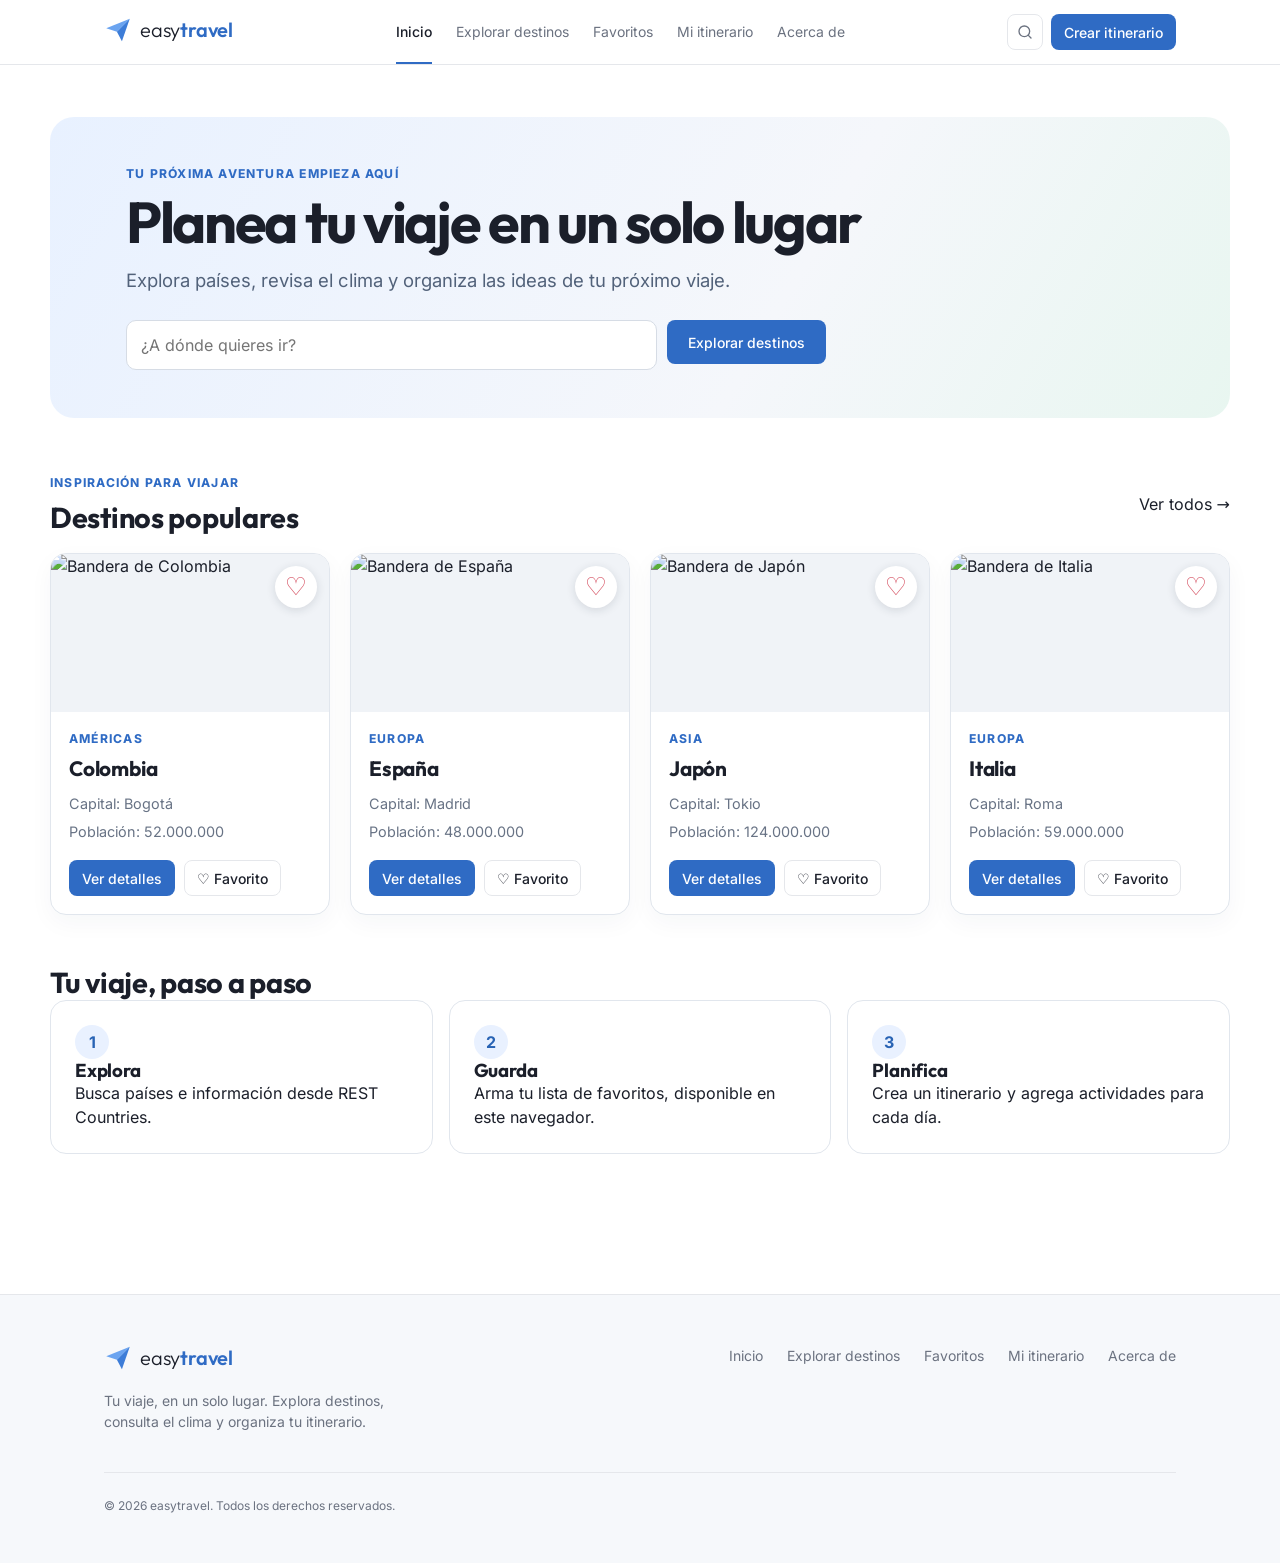
==== commit 912eb2f2: "Complete index.html" ====
--- a/index.html
+++ b/index.html
@@ -1,341 +1,344 @@
-<!doctype html>
-<html lang="es">
-<head>
-  <meta charset="UTF-8">
-  <meta name="viewport" content="width=device-width, initial-scale=1.0">
-  <meta name="description" content="Explora países, consulta el clima de tu destino, guarda favoritos y arma tu itinerario día por día.">
-  <meta name="theme-color" content="#2f6bc4">
-  <title>easytravel — Tu viaje, en un solo lugar</title>
-  <link rel="icon" type="image/svg+xml" href="img/favicon.svg">
-  <link rel="stylesheet" href="css/tokens.css">
-  <link rel="stylesheet" href="css/base.css">
-  <link rel="stylesheet" href="css/components.css">
-  <link rel="stylesheet" href="css/layout.css">
+<!doctype html>
+<html lang="es">
+<head>
+  <meta charset="UTF-8">
+  <meta name="viewport" content="width=device-width, initial-scale=1.0">
+  <meta name="description" content="Explora países, consulta el clima de tu destino, guarda favoritos y arma tu itinerario día por día.">
+  <meta name="theme-color" content="#2f6bc4">
+  <title>easytravel — Tu viaje, en un solo lugar</title>
+  <link rel="icon" type="image/svg+xml" href="img/favicon.svg">
+  <link rel="stylesheet" href="css/tokens.css">
+  <link rel="stylesheet" href="css/base.css">
+  <link rel="stylesheet" href="css/components.css">
+  <link rel="stylesheet" href="css/layout.css">
   <link rel="stylesheet" href="css/pages.css">
-</head>
-<body>
-  <a class="saltar-contenido" href="#contenido">Saltar al contenido</a>
-
-  <header class="cabecera-sitio">
-    <div class="contenedor cabecera-sitio__interior">
-      <a href="index.html" aria-label="easytravel, ir al inicio"><span class="logo"><img src="img/favicon.svg" alt=""><span><span class="logo__easy">easy</span><span class="logo__travel">travel</span></span></span></a>
-
-      <nav class="nav-principal" aria-label="Principal">
-        <ul>
-          <li><a href="index.html" aria-current="page">Inicio</a></li>
-          <li><a href="explorar.html">Explorar destinos</a></li>
-          <li><a href="favoritos.html">Favoritos</a></li>
-          <li><a href="itinerario.html">Mi itinerario</a></li>
-          <li><a href="acerca.html">Acerca de</a></li>
-        </ul>
-      </nav>
-
-      <div class="cabecera-sitio__acciones">
-        <a class="boton-icono" href="explorar.html" aria-label="Buscar destinos" title="Buscar destinos"><span class="icono icono--buscar" aria-hidden="true"></span></a>
-        <a class="boton boton--sm boton--primario cabecera-sitio__llamado" href="itinerario.html#nuevo-plan">Crear itinerario</a>
-      </div>
-    </div>
-  </header>
-
-  <main id="contenido">
-
-    <section class="portada">
-      <div class="contenedor">
-        <span class="insignia insignia--primario"><span class="punto"></span> En vivo</span>
-        <h1>Planifica tu próximo viaje <span class="texto-primario solo-movil">en un solo lugar</span></h1>
-        <p class="portada__intro">Explora países, consulta el clima real de tu destino, guarda tus favoritos y arma un itinerario día por día. Todo en un solo lugar.</p>
-
-        <form class="barra-busqueda" role="search" action="explorar.html">
-          <span class="icono icono--buscar" aria-hidden="true"></span>
-          <label class="solo-lector" for="busqueda-portada">Buscar un país o una ciudad</label>
-          <input id="busqueda-portada" name="q" type="search" placeholder="Busca un país o una ciudad… ej. Japón, Madrid, Colombia">
-          <label class="solo-lector" for="region-portada">Región</label>
-          <select class="selector" id="region-portada" name="region">
-            <option value="">Todas las regiones</option>
-            <option value="Africa">África</option>
-            <option value="Americas">América</option>
-            <option value="Asia">Asia</option>
-            <option value="Europe">Europa</option>
-            <option value="Oceania">Oceanía</option>
-            <option value="Antarctic">Antártida</option>
-          </select>
-          <button class="boton boton--sm boton--primario" type="submit">Buscar</button>
-        </form>
-
-        <div class="populares">
-          <span>Populares:</span>
-          <a href="destino.html"><img class="bandera bandera--sm" src="https://flagcdn.com/jp.svg" alt="Bandera de Japón" loading="lazy"> Japón</a>
-          <a href="destino.html"><img class="bandera bandera--sm" src="https://flagcdn.com/es.svg" alt="Bandera de España" loading="lazy"> España</a>
-          <a href="destino.html"><img class="bandera bandera--sm" src="https://flagcdn.com/co.svg" alt="Bandera de Colombia" loading="lazy"> Colombia</a>
-          <a href="destino.html"><img class="bandera bandera--sm" src="https://flagcdn.com/it.svg" alt="Bandera de Italia" loading="lazy"> Italia</a>
-          <a href="destino.html"><img class="bandera bandera--sm" src="https://flagcdn.com/ca.svg" alt="Bandera de Canadá" loading="lazy"> Canadá</a>
-        </div>
-
-        <dl class="metricas">
-          <div>
-            <dt>Países disponibles</dt>
-            <dd>250+</dd>
-          </div>
-          <div>
-            <dt>Pronóstico por destino</dt>
-            <dd>7 días</dd>
-          </div>
-        </dl>
-      </div>
-    </section>
-
-    <section class="seccion seccion--sin-margen-superior" aria-labelledby="destacados">
-      <div class="contenedor">
-        <div class="titulo-seccion">
-          <div>
-            <p class="antetitulo">Destinos destacados</p>
-            <h2 id="destacados">Empieza por algún lugar</h2>
-          </div>
-          <a class="enlace-flecha" href="explorar.html"><span class="solo-escritorio">Ver todos los destinos</span><span class="solo-movil">Ver todos</span> <span class="icono icono--flecha-derecha" aria-hidden="true"></span></a>
-        </div>
-
-        <div class="rejilla-tarjetas solo-escritorio mt-8">
-          <article class="tarjeta-pais">
-            <div class="tarjeta-pais__imagen">
-              <img class="bandera bandera--lg" src="https://flagcdn.com/jp.svg" alt="Bandera de Japón" loading="lazy">
-              <button class="boton-icono boton-icono--favorito es-activo boton-icono--sm" type="button" aria-pressed="true" aria-label="Quitar Japón de favoritos"><span class="icono icono--corazon-lleno" aria-hidden="true"></span></button>
-            </div>
-            <div class="tarjeta-pais__cuerpo">
-              <div class="tarjeta-pais__cabecera">
-                <div>
-                  <h3 class="tarjeta-pais__titulo"><a href="destino.html">Japón</a></h3>
-                  <p class="tarjeta-pais__subtitulo">Tokio · Asia</p>
-                </div>
-                <span class="insignia insignia--primario">Favorito</span>
-              </div>
-              <div class="tarjeta-pais__clima"><span class="insignia insignia--aviso"><span class="icono icono--parcial-nublado icono--sm" aria-hidden="true"></span> 18 °C</span></div>
-              <ul class="tarjeta-pais__datos">
-                <li><span class="icono icono--parcial-nublado icono--sm" aria-hidden="true"></span> 18 °C · Parcialmente nublado</li>
-                <li><span class="icono icono--personas icono--sm" aria-hidden="true"></span> 125,8 M habitantes</li>
-                <li><span class="icono icono--mensaje icono--sm" aria-hidden="true"></span> Japonés · JPY</li>
-              </ul>
-              <div class="tarjeta-pais__acciones">
-                <a class="boton boton--sm boton--primario" href="destino.html">Ver detalles</a>
-                <button class="boton-icono boton-icono--favorito es-activo" type="button" aria-pressed="true" aria-label="Quitar Japón de favoritos"><span class="icono icono--corazon-lleno" aria-hidden="true"></span></button>
-              </div>
-            </div>
-          </article>
-          <article class="tarjeta-pais">
-            <div class="tarjeta-pais__imagen">
-              <img class="bandera bandera--lg" src="https://flagcdn.com/es.svg" alt="Bandera de España" loading="lazy">
-              <button class="boton-icono boton-icono--favorito es-activo boton-icono--sm" type="button" aria-pressed="true" aria-label="Quitar España de favoritos"><span class="icono icono--corazon-lleno" aria-hidden="true"></span></button>
-            </div>
-            <div class="tarjeta-pais__cuerpo">
-              <div class="tarjeta-pais__cabecera">
-                <div>
-                  <h3 class="tarjeta-pais__titulo"><a href="destino.html">España</a></h3>
-                  <p class="tarjeta-pais__subtitulo">Madrid · Europa</p>
-                </div>
-                <span class="insignia insignia--primario">Favorito</span>
-              </div>
-              <div class="tarjeta-pais__clima"><span class="insignia insignia--aviso"><span class="icono icono--despejado icono--sm" aria-hidden="true"></span> 26 °C</span></div>
-              <ul class="tarjeta-pais__datos">
-                <li><span class="icono icono--despejado icono--sm" aria-hidden="true"></span> 26 °C · Despejado</li>
-                <li><span class="icono icono--personas icono--sm" aria-hidden="true"></span> 47,4 M habitantes</li>
-                <li><span class="icono icono--mensaje icono--sm" aria-hidden="true"></span> Español · EUR</li>
-              </ul>
-              <div class="tarjeta-pais__acciones">
-                <a class="boton boton--sm boton--primario" href="destino.html">Ver detalles</a>
-                <button class="boton-icono boton-icono--favorito es-activo" type="button" aria-pressed="true" aria-label="Quitar España de favoritos"><span class="icono icono--corazon-lleno" aria-hidden="true"></span></button>
-              </div>
-            </div>
-          </article>
-          <article class="tarjeta-pais">
-            <div class="tarjeta-pais__imagen">
-              <img class="bandera bandera--lg" src="https://flagcdn.com/co.svg" alt="Bandera de Colombia" loading="lazy">
-              <button class="boton-icono boton-icono--favorito es-activo boton-icono--sm" type="button" aria-pressed="true" aria-label="Quitar Colombia de favoritos"><span class="icono icono--corazon-lleno" aria-hidden="true"></span></button>
-            </div>
-            <div class="tarjeta-pais__cuerpo">
-              <div class="tarjeta-pais__cabecera">
-                <div>
-                  <h3 class="tarjeta-pais__titulo"><a href="destino.html">Colombia</a></h3>
-                  <p class="tarjeta-pais__subtitulo">Bogotá · América</p>
-                </div>
-                <span class="insignia insignia--primario">Favorito</span>
-              </div>
-              <div class="tarjeta-pais__clima"><span class="insignia insignia--aviso"><span class="icono icono--lluvia icono--sm" aria-hidden="true"></span> 14 °C</span></div>
-              <ul class="tarjeta-pais__datos">
-                <li><span class="icono icono--lluvia icono--sm" aria-hidden="true"></span> 14 °C · Lluvia ligera</li>
-                <li><span class="icono icono--personas icono--sm" aria-hidden="true"></span> 50,9 M habitantes</li>
-                <li><span class="icono icono--mensaje icono--sm" aria-hidden="true"></span> Español · COP</li>
-              </ul>
-              <div class="tarjeta-pais__acciones">
-                <a class="boton boton--sm boton--primario" href="destino.html">Ver detalles</a>
-                <button class="boton-icono boton-icono--favorito es-activo" type="button" aria-pressed="true" aria-label="Quitar Colombia de favoritos"><span class="icono icono--corazon-lleno" aria-hidden="true"></span></button>
-              </div>
-            </div>
-          </article>
-          <article class="tarjeta-pais">
-            <div class="tarjeta-pais__imagen">
-              <img class="bandera bandera--lg" src="https://flagcdn.com/is.svg" alt="Bandera de Islandia" loading="lazy">
-              <button class="boton-icono boton-icono--favorito boton-icono--sm" type="button" aria-pressed="false" aria-label="Guardar Islandia en favoritos"><span class="icono icono--corazon" aria-hidden="true"></span></button>
-            </div>
-            <div class="tarjeta-pais__cuerpo">
-              <div class="tarjeta-pais__cabecera">
-                <div>
-                  <h3 class="tarjeta-pais__titulo"><a href="destino.html">Islandia</a></h3>
-                  <p class="tarjeta-pais__subtitulo">Reikiavik · Europa</p>
-                </div>
-              </div>
-              <div class="tarjeta-pais__clima"><span class="insignia insignia--aviso"><span class="icono icono--nieve icono--sm" aria-hidden="true"></span> 3 °C</span></div>
-              <ul class="tarjeta-pais__datos">
-                <li><span class="icono icono--nieve icono--sm" aria-hidden="true"></span> 3 °C · Nieve</li>
-                <li><span class="icono icono--personas icono--sm" aria-hidden="true"></span> 366 K habitantes</li>
-                <li><span class="icono icono--mensaje icono--sm" aria-hidden="true"></span> Islandés · ISK</li>
-              </ul>
-              <div class="tarjeta-pais__acciones">
-                <a class="boton boton--sm boton--contorno" href="destino.html">Ver detalles</a>
-                <button class="boton-icono boton-icono--favorito" type="button" aria-pressed="false" aria-label="Guardar Islandia en favoritos"><span class="icono icono--corazon" aria-hidden="true"></span></button>
-              </div>
-            </div>
-          </article>
-        </div>
-        <div class="lista-filas solo-movil mt-6">
-          <article class="fila-pais">
-            <div class="fila-pais__imagen"><img class="bandera bandera--lg" src="https://flagcdn.com/jp.svg" alt="Bandera de Japón" loading="lazy"></div>
-            <div class="fila-pais__cuerpo">
-              <div>
-                <h3 class="fila-pais__titulo"><a href="destino.html">Japón</a></h3>
-                <p class="tarjeta-pais__subtitulo">Tokio · Asia</p>
-                <div class="fila-pais__insignias">
-                  <span class="insignia insignia--aviso"><span class="icono icono--parcial-nublado icono--sm" aria-hidden="true"></span> 18 °C</span>
-                  <span class="insignia">125,8 M</span>
-                </div>
-              </div>
-              <div class="fila-pais__accion"><button class="boton-icono boton-icono--favorito es-activo" type="button" aria-pressed="true" aria-label="Quitar Japón de favoritos"><span class="icono icono--corazon-lleno" aria-hidden="true"></span></button></div>
-            </div>
-          </article>
-          <article class="fila-pais">
-            <div class="fila-pais__imagen"><img class="bandera bandera--lg" src="https://flagcdn.com/es.svg" alt="Bandera de España" loading="lazy"></div>
-            <div class="fila-pais__cuerpo">
-              <div>
-                <h3 class="fila-pais__titulo"><a href="destino.html">España</a></h3>
-                <p class="tarjeta-pais__subtitulo">Madrid · Europa</p>
-                <div class="fila-pais__insignias">
-                  <span class="insignia insignia--aviso"><span class="icono icono--despejado icono--sm" aria-hidden="true"></span> 26 °C</span>
-                  <span class="insignia">47,4 M</span>
-                </div>
-              </div>
-              <div class="fila-pais__accion"><button class="boton-icono boton-icono--favorito es-activo" type="button" aria-pressed="true" aria-label="Quitar España de favoritos"><span class="icono icono--corazon-lleno" aria-hidden="true"></span></button></div>
-            </div>
-          </article>
-          <article class="fila-pais">
-            <div class="fila-pais__imagen"><img class="bandera bandera--lg" src="https://flagcdn.com/co.svg" alt="Bandera de Colombia" loading="lazy"></div>
-            <div class="fila-pais__cuerpo">
-              <div>
-                <h3 class="fila-pais__titulo"><a href="destino.html">Colombia</a></h3>
-                <p class="tarjeta-pais__subtitulo">Bogotá · América</p>
-                <div class="fila-pais__insignias">
-                  <span class="insignia insignia--aviso"><span class="icono icono--lluvia icono--sm" aria-hidden="true"></span> 14 °C</span>
-                  <span class="insignia">50,9 M</span>
-                </div>
-              </div>
-              <div class="fila-pais__accion"><button class="boton-icono boton-icono--favorito es-activo" type="button" aria-pressed="true" aria-label="Quitar Colombia de favoritos"><span class="icono icono--corazon-lleno" aria-hidden="true"></span></button></div>
-            </div>
-          </article>
-          <article class="fila-pais">
-            <div class="fila-pais__imagen"><img class="bandera bandera--lg" src="https://flagcdn.com/is.svg" alt="Bandera de Islandia" loading="lazy"></div>
-            <div class="fila-pais__cuerpo">
-              <div>
-                <h3 class="fila-pais__titulo"><a href="destino.html">Islandia</a></h3>
-                <p class="tarjeta-pais__subtitulo">Reikiavik · Europa</p>
-                <div class="fila-pais__insignias">
-                  <span class="insignia insignia--aviso"><span class="icono icono--nieve icono--sm" aria-hidden="true"></span> 3 °C</span>
-                  <span class="insignia">366 K</span>
-                </div>
-              </div>
-              <div class="fila-pais__accion"><button class="boton-icono boton-icono--favorito" type="button" aria-pressed="false" aria-label="Guardar Islandia en favoritos"><span class="icono icono--corazon" aria-hidden="true"></span></button></div>
-            </div>
-          </article>
-        </div>
-      </div>
-    </section>
-
-    <section class="seccion seccion--superficie" aria-labelledby="como-funciona">
-      <div class="contenedor">
-        <div class="titulo-seccion titulo-seccion--centrado">
-          <p class="antetitulo">Cómo funciona</p>
-          <h2 id="como-funciona">Tres pasos y tienes tu plan</h2>
-        </div>
-        <ol class="pasos">
-          <li class="paso">
-            <div class="paso__cabecera">
-              <span class="numero">1</span>
-              <h3>Explora y descubre</h3>
-            </div>
-            <p>Busca por nombre o filtra por región. Cada destino trae bandera, capital, población, idiomas y moneda.</p>
-          </li>
-          <li class="paso">
-            <div class="paso__cabecera">
-              <span class="numero">2</span>
-              <h3>Consulta el clima</h3>
-            </div>
-            <p>Al abrir un destino ves la temperatura actual, el viento, la probabilidad de lluvia y el pronóstico de los próximos días.</p>
-          </li>
-          <li class="paso">
-            <div class="paso__cabecera">
-              <span class="numero">3</span>
-              <h3>Arma tu itinerario</h3>
-            </div>
-            <p>Guarda favoritos y organiza actividades día por día. Todo queda guardado en tu navegador, sin cuentas ni contraseñas.</p>
-          </li>
-        </ol>
-      </div>
-    </section>
-
-    <section class="seccion">
-      <div class="contenedor">
-        <div class="llamado">
-          <div class="llamado__texto">
-            <span class="llamado__icono"><span class="icono icono--mas icono--lg" aria-hidden="true"></span></span>
-            <div>
-              <h2>¿Ya sabes a dónde vas?</h2>
-              <p>Crea tu primer itinerario en menos de un minuto. No necesitas registrarte.</p>
-            </div>
-          </div>
-          <div class="llamado__acciones">
-            <a class="boton boton--contorno" href="explorar.html">Explorar destinos</a>
-            <a class="boton boton--primario" href="itinerario.html#nuevo-plan">Crear mi itinerario</a>
-          </div>
-        </div>
-      </div>
-    </section>
-  </main>
-
-  <footer class="pie-sitio pie-sitio--completo">
-    <div class="contenedor">
-      <div class="pie-sitio__superior">
-        <div>
-          <span class="logo"><img src="img/favicon.svg" alt=""><span><span class="logo__easy">easy</span><span class="logo__travel">travel</span></span></span>
-          <p class="pie-sitio__eslogan">Tu viaje, en un solo lugar. Explora destinos, consulta el clima y organiza tu itinerario.</p>
-        </div>
-        <nav aria-label="Pie de página">
-          <ul class="pie-sitio__enlaces">
-            <li><a href="index.html">Inicio</a></li>
-            <li><a href="explorar.html">Explorar destinos</a></li>
-            <li><a href="favoritos.html">Favoritos</a></li>
-            <li><a href="itinerario.html">Mi itinerario</a></li>
-            <li><a href="acerca.html">Acerca de</a></li>
-          </ul>
-        </nav>
-      </div>
-      <p class="pie-sitio__derechos">© 2026 easytravel. Todos los derechos reservados.</p>
-    </div>
-  </footer>
-
-  <nav class="barra-pestanas" aria-label="Navegación móvil">
-    <ul>
-      <li><a href="index.html" aria-current="page"><span class="icono icono--casa icono--lg" aria-hidden="true"></span> Inicio</a></li>
-      <li><a href="explorar.html"><span class="icono icono--globo icono--lg" aria-hidden="true"></span> Explorar</a></li>
-      <li><a href="favoritos.html"><span class="icono icono--corazon icono--lg" aria-hidden="true"></span> Favoritos</a></li>
-      <li><a href="itinerario.html"><span class="icono icono--calendario-dias icono--lg" aria-hidden="true"></span> Itinerario</a></li>
-      <li><a href="acerca.html"><span class="icono icono--info icono--lg" aria-hidden="true"></span> Acerca</a></li>
-    </ul>
-  </nav>
-</body>
-</html>
+  <link rel="stylesheet" href="css/app.css">
+</head>
+<body>
+  <a class="saltar-contenido" href="#contenido">Saltar al contenido</a>
+
+  <header class="cabecera-sitio">
+    <div class="contenedor cabecera-sitio__interior">
+      <a href="index.html" aria-label="easytravel, ir al inicio"><span class="logo"><img src="img/favicon.svg" alt=""><span><span class="logo__easy">easy</span><span class="logo__travel">travel</span></span></span></a>
+
+      <nav class="nav-principal" aria-label="Principal">
+        <ul>
+          <li><a href="index.html" aria-current="page">Inicio</a></li>
+          <li><a href="explorar.html">Explorar destinos</a></li>
+          <li><a href="favoritos.html">Favoritos</a></li>
+          <li><a href="itinerario.html">Mi itinerario</a></li>
+          <li><a href="acerca.html">Acerca de</a></li>
+        </ul>
+      </nav>
+
+      <div class="cabecera-sitio__acciones">
+        <a class="boton-icono" href="explorar.html" aria-label="Buscar destinos" title="Buscar destinos"><span class="icono icono--buscar" aria-hidden="true"></span></a>
+        <a class="boton boton--sm boton--primario cabecera-sitio__llamado" href="itinerario.html#nuevo-plan">Crear itinerario</a>
+      </div>
+    </div>
+  </header>
+
+  <main id="contenido">
+
+    <section class="portada">
+      <div class="contenedor">
+        <span class="insignia insignia--primario"><span class="punto"></span> En vivo</span>
+        <h1>Planifica tu próximo viaje <span class="texto-primario solo-movil">en un solo lugar</span></h1>
+        <p class="portada__intro">Explora países, consulta el clima real de tu destino, guarda tus favoritos y arma un itinerario día por día. Todo en un solo lugar.</p>
+
+        <form class="barra-busqueda" role="search" action="explorar.html">
+          <span class="icono icono--buscar" aria-hidden="true"></span>
+          <label class="solo-lector" for="busqueda-portada">Buscar un país o una ciudad</label>
+          <input id="busqueda-portada" name="q" type="search" placeholder="Busca un país o una ciudad… ej. Japón, Madrid, Colombia">
+          <label class="solo-lector" for="region-portada">Región</label>
+          <select class="selector" id="region-portada" name="region">
+            <option value="">Todas las regiones</option>
+            <option value="Africa">África</option>
+            <option value="Americas">América</option>
+            <option value="Asia">Asia</option>
+            <option value="Europe">Europa</option>
+            <option value="Oceania">Oceanía</option>
+            <option value="Antarctic">Antártida</option>
+          </select>
+          <button class="boton boton--sm boton--primario" type="submit">Buscar</button>
+        </form>
+
+        <div class="populares">
+          <span>Populares:</span>
+          <a href="destino.html"><img class="bandera bandera--sm" src="https://flagcdn.com/jp.svg" alt="Bandera de Japón" loading="lazy"> Japón</a>
+          <a href="destino.html"><img class="bandera bandera--sm" src="https://flagcdn.com/es.svg" alt="Bandera de España" loading="lazy"> España</a>
+          <a href="destino.html"><img class="bandera bandera--sm" src="https://flagcdn.com/co.svg" alt="Bandera de Colombia" loading="lazy"> Colombia</a>
+          <a href="destino.html"><img class="bandera bandera--sm" src="https://flagcdn.com/it.svg" alt="Bandera de Italia" loading="lazy"> Italia</a>
+          <a href="destino.html"><img class="bandera bandera--sm" src="https://flagcdn.com/ca.svg" alt="Bandera de Canadá" loading="lazy"> Canadá</a>
+        </div>
+
+        <dl class="metricas">
+          <div>
+            <dt>Países disponibles</dt>
+            <dd>250+</dd>
+          </div>
+          <div>
+            <dt>Pronóstico por destino</dt>
+            <dd>7 días</dd>
+          </div>
+        </dl>
+      </div>
+    </section>
+
+    <section class="seccion seccion--sin-margen-superior" aria-labelledby="destacados">
+      <div class="contenedor">
+        <div class="titulo-seccion">
+          <div>
+            <p class="antetitulo">Destinos destacados</p>
+            <h2 id="destacados">Empieza por algún lugar</h2>
+          </div>
+          <a class="enlace-flecha" href="explorar.html"><span class="solo-escritorio">Ver todos los destinos</span><span class="solo-movil">Ver todos</span> <span class="icono icono--flecha-derecha" aria-hidden="true"></span></a>
+        </div>
+
+        <div class="rejilla-tarjetas solo-escritorio mt-8">
+          <article class="tarjeta-pais">
+            <div class="tarjeta-pais__imagen">
+              <img class="bandera bandera--lg" src="https://flagcdn.com/jp.svg" alt="Bandera de Japón" loading="lazy">
+              <button class="boton-icono boton-icono--favorito es-activo boton-icono--sm" type="button" aria-pressed="true" aria-label="Quitar Japón de favoritos"><span class="icono icono--corazon-lleno" aria-hidden="true"></span></button>
+            </div>
+            <div class="tarjeta-pais__cuerpo">
+              <div class="tarjeta-pais__cabecera">
+                <div>
+                  <h3 class="tarjeta-pais__titulo"><a href="destino.html">Japón</a></h3>
+                  <p class="tarjeta-pais__subtitulo">Tokio · Asia</p>
+                </div>
+                <span class="insignia insignia--primario">Favorito</span>
+              </div>
+              <div class="tarjeta-pais__clima"><span class="insignia insignia--aviso"><span class="icono icono--parcial-nublado icono--sm" aria-hidden="true"></span> 18 °C</span></div>
+              <ul class="tarjeta-pais__datos">
+                <li><span class="icono icono--parcial-nublado icono--sm" aria-hidden="true"></span> 18 °C · Parcialmente nublado</li>
+                <li><span class="icono icono--personas icono--sm" aria-hidden="true"></span> 125,8 M habitantes</li>
+                <li><span class="icono icono--mensaje icono--sm" aria-hidden="true"></span> Japonés · JPY</li>
+              </ul>
+              <div class="tarjeta-pais__acciones">
+                <a class="boton boton--sm boton--primario" href="destino.html">Ver detalles</a>
+                <button class="boton-icono boton-icono--favorito es-activo" type="button" aria-pressed="true" aria-label="Quitar Japón de favoritos"><span class="icono icono--corazon-lleno" aria-hidden="true"></span></button>
+              </div>
+            </div>
+          </article>
+          <article class="tarjeta-pais">
+            <div class="tarjeta-pais__imagen">
+              <img class="bandera bandera--lg" src="https://flagcdn.com/es.svg" alt="Bandera de España" loading="lazy">
+              <button class="boton-icono boton-icono--favorito es-activo boton-icono--sm" type="button" aria-pressed="true" aria-label="Quitar España de favoritos"><span class="icono icono--corazon-lleno" aria-hidden="true"></span></button>
+            </div>
+            <div class="tarjeta-pais__cuerpo">
+              <div class="tarjeta-pais__cabecera">
+                <div>
+                  <h3 class="tarjeta-pais__titulo"><a href="destino.html">España</a></h3>
+                  <p class="tarjeta-pais__subtitulo">Madrid · Europa</p>
+                </div>
+                <span class="insignia insignia--primario">Favorito</span>
+              </div>
+              <div class="tarjeta-pais__clima"><span class="insignia insignia--aviso"><span class="icono icono--despejado icono--sm" aria-hidden="true"></span> 26 °C</span></div>
+              <ul class="tarjeta-pais__datos">
+                <li><span class="icono icono--despejado icono--sm" aria-hidden="true"></span> 26 °C · Despejado</li>
+                <li><span class="icono icono--personas icono--sm" aria-hidden="true"></span> 47,4 M habitantes</li>
+                <li><span class="icono icono--mensaje icono--sm" aria-hidden="true"></span> Español · EUR</li>
+              </ul>
+              <div class="tarjeta-pais__acciones">
+                <a class="boton boton--sm boton--primario" href="destino.html">Ver detalles</a>
+                <button class="boton-icono boton-icono--favorito es-activo" type="button" aria-pressed="true" aria-label="Quitar España de favoritos"><span class="icono icono--corazon-lleno" aria-hidden="true"></span></button>
+              </div>
+            </div>
+          </article>
+          <article class="tarjeta-pais">
+            <div class="tarjeta-pais__imagen">
+              <img class="bandera bandera--lg" src="https://flagcdn.com/co.svg" alt="Bandera de Colombia" loading="lazy">
+              <button class="boton-icono boton-icono--favorito es-activo boton-icono--sm" type="button" aria-pressed="true" aria-label="Quitar Colombia de favoritos"><span class="icono icono--corazon-lleno" aria-hidden="true"></span></button>
+            </div>
+            <div class="tarjeta-pais__cuerpo">
+              <div class="tarjeta-pais__cabecera">
+                <div>
+                  <h3 class="tarjeta-pais__titulo"><a href="destino.html">Colombia</a></h3>
+                  <p class="tarjeta-pais__subtitulo">Bogotá · América</p>
+                </div>
+                <span class="insignia insignia--primario">Favorito</span>
+              </div>
+              <div class="tarjeta-pais__clima"><span class="insignia insignia--aviso"><span class="icono icono--lluvia icono--sm" aria-hidden="true"></span> 14 °C</span></div>
+              <ul class="tarjeta-pais__datos">
+                <li><span class="icono icono--lluvia icono--sm" aria-hidden="true"></span> 14 °C · Lluvia ligera</li>
+                <li><span class="icono icono--personas icono--sm" aria-hidden="true"></span> 50,9 M habitantes</li>
+                <li><span class="icono icono--mensaje icono--sm" aria-hidden="true"></span> Español · COP</li>
+              </ul>
+              <div class="tarjeta-pais__acciones">
+                <a class="boton boton--sm boton--primario" href="destino.html">Ver detalles</a>
+                <button class="boton-icono boton-icono--favorito es-activo" type="button" aria-pressed="true" aria-label="Quitar Colombia de favoritos"><span class="icono icono--corazon-lleno" aria-hidden="true"></span></button>
+              </div>
+            </div>
+          </article>
+          <article class="tarjeta-pais">
+            <div class="tarjeta-pais__imagen">
+              <img class="bandera bandera--lg" src="https://flagcdn.com/is.svg" alt="Bandera de Islandia" loading="lazy">
+              <button class="boton-icono boton-icono--favorito boton-icono--sm" type="button" aria-pressed="false" aria-label="Guardar Islandia en favoritos"><span class="icono icono--corazon" aria-hidden="true"></span></button>
+            </div>
+            <div class="tarjeta-pais__cuerpo">
+              <div class="tarjeta-pais__cabecera">
+                <div>
+                  <h3 class="tarjeta-pais__titulo"><a href="destino.html">Islandia</a></h3>
+                  <p class="tarjeta-pais__subtitulo">Reikiavik · Europa</p>
+                </div>
+              </div>
+              <div class="tarjeta-pais__clima"><span class="insignia insignia--aviso"><span class="icono icono--nieve icono--sm" aria-hidden="true"></span> 3 °C</span></div>
+              <ul class="tarjeta-pais__datos">
+                <li><span class="icono icono--nieve icono--sm" aria-hidden="true"></span> 3 °C · Nieve</li>
+                <li><span class="icono icono--personas icono--sm" aria-hidden="true"></span> 366 K habitantes</li>
+                <li><span class="icono icono--mensaje icono--sm" aria-hidden="true"></span> Islandés · ISK</li>
+              </ul>
+              <div class="tarjeta-pais__acciones">
+                <a class="boton boton--sm boton--contorno" href="destino.html">Ver detalles</a>
+                <button class="boton-icono boton-icono--favorito" type="button" aria-pressed="false" aria-label="Guardar Islandia en favoritos"><span class="icono icono--corazon" aria-hidden="true"></span></button>
+              </div>
+            </div>
+          </article>
+        </div>
+        <div class="lista-filas solo-movil mt-6">
+          <article class="fila-pais">
+            <div class="fila-pais__imagen"><img class="bandera bandera--lg" src="https://flagcdn.com/jp.svg" alt="Bandera de Japón" loading="lazy"></div>
+            <div class="fila-pais__cuerpo">
+              <div>
+                <h3 class="fila-pais__titulo"><a href="destino.html">Japón</a></h3>
+                <p class="tarjeta-pais__subtitulo">Tokio · Asia</p>
+                <div class="fila-pais__insignias">
+                  <span class="insignia insignia--aviso"><span class="icono icono--parcial-nublado icono--sm" aria-hidden="true"></span> 18 °C</span>
+                  <span class="insignia">125,8 M</span>
+                </div>
+              </div>
+              <div class="fila-pais__accion"><button class="boton-icono boton-icono--favorito es-activo" type="button" aria-pressed="true" aria-label="Quitar Japón de favoritos"><span class="icono icono--corazon-lleno" aria-hidden="true"></span></button></div>
+            </div>
+          </article>
+          <article class="fila-pais">
+            <div class="fila-pais__imagen"><img class="bandera bandera--lg" src="https://flagcdn.com/es.svg" alt="Bandera de España" loading="lazy"></div>
+            <div class="fila-pais__cuerpo">
+              <div>
+                <h3 class="fila-pais__titulo"><a href="destino.html">España</a></h3>
+                <p class="tarjeta-pais__subtitulo">Madrid · Europa</p>
+                <div class="fila-pais__insignias">
+                  <span class="insignia insignia--aviso"><span class="icono icono--despejado icono--sm" aria-hidden="true"></span> 26 °C</span>
+                  <span class="insignia">47,4 M</span>
+                </div>
+              </div>
+              <div class="fila-pais__accion"><button class="boton-icono boton-icono--favorito es-activo" type="button" aria-pressed="true" aria-label="Quitar España de favoritos"><span class="icono icono--corazon-lleno" aria-hidden="true"></span></button></div>
+            </div>
+          </article>
+          <article class="fila-pais">
+            <div class="fila-pais__imagen"><img class="bandera bandera--lg" src="https://flagcdn.com/co.svg" alt="Bandera de Colombia" loading="lazy"></div>
+            <div class="fila-pais__cuerpo">
+              <div>
+                <h3 class="fila-pais__titulo"><a href="destino.html">Colombia</a></h3>
+                <p class="tarjeta-pais__subtitulo">Bogotá · América</p>
+                <div class="fila-pais__insignias">
+                  <span class="insignia insignia--aviso"><span class="icono icono--lluvia icono--sm" aria-hidden="true"></span> 14 °C</span>
+                  <span class="insignia">50,9 M</span>
+                </div>
+              </div>
+              <div class="fila-pais__accion"><button class="boton-icono boton-icono--favorito es-activo" type="button" aria-pressed="true" aria-label="Quitar Colombia de favoritos"><span class="icono icono--corazon-lleno" aria-hidden="true"></span></button></div>
+            </div>
+          </article>
+          <article class="fila-pais">
+            <div class="fila-pais__imagen"><img class="bandera bandera--lg" src="https://flagcdn.com/is.svg" alt="Bandera de Islandia" loading="lazy"></div>
+            <div class="fila-pais__cuerpo">
+              <div>
+                <h3 class="fila-pais__titulo"><a href="destino.html">Islandia</a></h3>
+                <p class="tarjeta-pais__subtitulo">Reikiavik · Europa</p>
+                <div class="fila-pais__insignias">
+                  <span class="insignia insignia--aviso"><span class="icono icono--nieve icono--sm" aria-hidden="true"></span> 3 °C</span>
+                  <span class="insignia">366 K</span>
+                </div>
+              </div>
+              <div class="fila-pais__accion"><button class="boton-icono boton-icono--favorito" type="button" aria-pressed="false" aria-label="Guardar Islandia en favoritos"><span class="icono icono--corazon" aria-hidden="true"></span></button></div>
+            </div>
+          </article>
+        </div>
+      </div>
+    </section>
+
+    <section class="seccion seccion--superficie" aria-labelledby="como-funciona">
+      <div class="contenedor">
+        <div class="titulo-seccion titulo-seccion--centrado">
+          <p class="antetitulo">Cómo funciona</p>
+          <h2 id="como-funciona">Tres pasos y tienes tu plan</h2>
+        </div>
+        <ol class="pasos">
+          <li class="paso">
+            <div class="paso__cabecera">
+              <span class="numero">1</span>
+              <h3>Explora y descubre</h3>
+            </div>
+            <p>Busca por nombre o filtra por región. Cada destino trae bandera, capital, población, idiomas y moneda.</p>
+          </li>
+          <li class="paso">
+            <div class="paso__cabecera">
+              <span class="numero">2</span>
+              <h3>Consulta el clima</h3>
+            </div>
+            <p>Al abrir un destino ves la temperatura actual, el viento, la probabilidad de lluvia y el pronóstico de los próximos días.</p>
+          </li>
+          <li class="paso">
+            <div class="paso__cabecera">
+              <span class="numero">3</span>
+              <h3>Arma tu itinerario</h3>
+            </div>
+            <p>Guarda favoritos y organiza actividades día por día. Todo queda guardado en tu navegador, sin cuentas ni contraseñas.</p>
+          </li>
+        </ol>
+      </div>
+    </section>
+
+    <section class="seccion">
+      <div class="contenedor">
+        <div class="llamado">
+          <div class="llamado__texto">
+            <span class="llamado__icono"><span class="icono icono--mas icono--lg" aria-hidden="true"></span></span>
+            <div>
+              <h2>¿Ya sabes a dónde vas?</h2>
+              <p>Crea tu primer itinerario en menos de un minuto. No necesitas registrarte.</p>
+            </div>
+          </div>
+          <div class="llamado__acciones">
+            <a class="boton boton--contorno" href="explorar.html">Explorar destinos</a>
+            <a class="boton boton--primario" href="itinerario.html#nuevo-plan">Crear mi itinerario</a>
+          </div>
+        </div>
+      </div>
+    </section>
+  </main>
+
+  <footer class="pie-sitio pie-sitio--completo">
+    <div class="contenedor">
+      <div class="pie-sitio__superior">
+        <div>
+          <span class="logo"><img src="img/favicon.svg" alt=""><span><span class="logo__easy">easy</span><span class="logo__travel">travel</span></span></span>
+          <p class="pie-sitio__eslogan">Tu viaje, en un solo lugar. Explora destinos, consulta el clima y organiza tu itinerario.</p>
+        </div>
+        <nav aria-label="Pie de página">
+          <ul class="pie-sitio__enlaces">
+            <li><a href="index.html">Inicio</a></li>
+            <li><a href="explorar.html">Explorar destinos</a></li>
+            <li><a href="favoritos.html">Favoritos</a></li>
+            <li><a href="itinerario.html">Mi itinerario</a></li>
+            <li><a href="acerca.html">Acerca de</a></li>
+          </ul>
+        </nav>
+      </div>
+      <p class="pie-sitio__derechos">© 2026 easytravel. Todos los derechos reservados.</p>
+    </div>
+  </footer>
+
+  <nav class="barra-pestanas" aria-label="Navegación móvil">
+    <ul>
+      <li><a href="index.html" aria-current="page"><span class="icono icono--casa icono--lg" aria-hidden="true"></span> Inicio</a></li>
+      <li><a href="explorar.html"><span class="icono icono--globo icono--lg" aria-hidden="true"></span> Explorar</a></li>
+      <li><a href="favoritos.html"><span class="icono icono--corazon icono--lg" aria-hidden="true"></span> Favoritos</a></li>
+      <li><a href="itinerario.html"><span class="icono icono--calendario-dias icono--lg" aria-hidden="true"></span> Itinerario</a></li>
+      <li><a href="acerca.html"><span class="icono icono--info icono--lg" aria-hidden="true"></span> Acerca</a></li>
+    </ul>
+  </nav>
+  <script src="js/app.js" defer></script>
+</body>
+</html>
+
--- a/css/app.css
+++ b/css/app.css
@@ -0,0 +1,2 @@
+.app-wrap{width:min(1180px,calc(100% - 40px));margin:0 auto;padding:52px 0 90px}.app-heading{margin:0 0 30px}.app-heading h1,.app-hero h1{font-size:clamp(2rem,5vw,3.6rem);line-height:1.08;margin:4px 0 14px;letter-spacing:-.04em}.app-kicker{font-size:.76rem;font-weight:750;letter-spacing:.1em;text-transform:uppercase;color:var(--color-primario,#2f6bc4);margin:0 0 8px}.app-toolbar{display:flex;align-items:end;gap:16px;margin-bottom:24px;flex-wrap:wrap}.app-toolbar .app-field{min-width:240px;flex:1}.app-toolbar #result-count{margin:0 0 10px}.app-field{display:grid;gap:7px;font-weight:650;font-size:.9rem}.app-field input,.app-field select,.app-field textarea,.app-search input,.app-activity-form input{width:100%;border:1px solid #d6dce5;background:var(--color-superficie,#fff);color:inherit;border-radius:10px;padding:12px 14px;font:inherit;min-height:46px}.app-field textarea{resize:vertical}.app-grid{display:grid;grid-template-columns:repeat(auto-fit,minmax(240px,1fr));gap:20px}.app-card{overflow:hidden;border:1px solid #e1e6ed;background:var(--color-superficie,#fff);border-radius:16px;box-shadow:0 8px 24px #26354a0a}.app-card__flag{height:158px;background:#f0f3f7;position:relative;display:grid;place-items:center}.app-card__flag img{width:100%;height:100%;object-fit:cover}.app-heart{position:absolute;right:12px;top:12px;width:42px;height:42px;border:0;border-radius:50%;background:#fff;color:#d54f60;font-size:25px;cursor:pointer;box-shadow:0 2px 10px #18253622}.app-heart.saved{color:#d22846}.app-card__body{padding:18px}.app-card__body h2{margin:2px 0 12px;font-size:1.3rem}.app-card__body>p:not(.app-kicker){margin:6px 0;color:#687385;font-size:.9rem}.app-actions{display:flex;gap:9px;align-items:center;margin-top:18px}.app-status{padding:24px;border-radius:14px;background:#f2f6fc;color:#4b5d75}.app-error{background:#fff0f0;color:#8c2734}.app-hero{padding:48px clamp(22px,6vw,76px);border-radius:24px;background:linear-gradient(120deg,#e8f1ff,#f5f7fb 62%,#e8f6f0);margin-bottom:56px}.app-hero>p:not(.app-kicker){font-size:1.15rem;max-width:640px;color:#52627a}.app-search{display:flex;gap:10px;max-width:700px;margin-top:25px}.app-search input{background:white}.app-home-section{margin:50px 0}.app-section-head{display:flex;justify-content:space-between;align-items:center;gap:16px;margin-bottom:18px}.app-section-head h2,.app-home-section>h2{font-size:1.8rem;margin:0}.app-steps>div{display:grid;grid-template-columns:repeat(3,1fr);gap:16px}.app-steps article,.app-panel,.app-trip{padding:24px;border:1px solid #e1e6ed;border-radius:16px;background:var(--color-superficie,#fff)}.app-steps article>b{display:grid;place-items:center;width:34px;height:34px;border-radius:50%;background:#e9f1ff;color:#2863b4}.app-detail-head{display:flex;align-items:center;gap:22px;padding:30px;background:#f3f6fa;border-radius:20px;margin:22px 0}.app-detail-head>img{width:118px;height:78px;object-fit:cover;border-radius:8px;box-shadow:0 2px 8px #1a263222}.app-detail-head>div{flex:1}.app-detail-head h1{font-size:clamp(2rem,4vw,3rem);margin:2px 0}.app-detail-head p:last-child{margin-bottom:0}.app-back{display:inline-block;margin-bottom:8px}.app-detail-grid{display:grid;grid-template-columns:repeat(2,minmax(0,1fr));gap:20px;margin-top:20px}.app-panel h2{margin:0 0 18px}.app-facts{display:grid;grid-template-columns:repeat(2,minmax(0,1fr));gap:16px;margin:0 0 22px}.app-facts dt{font-size:.78rem;color:#6a7687}.app-facts dd{margin:4px 0 0;font-weight:650;overflow-wrap:anywhere}.app-weather{display:flex;justify-content:space-between;gap:20px;align-items:center}.app-weather strong{display:block;font-size:3rem;line-height:1.1}.app-weather p{line-height:1.8}.app-forecast{display:grid;grid-template-columns:repeat(5,minmax(0,1fr));gap:8px;margin-top:20px}.app-forecast>div{display:grid;gap:7px;padding:12px 8px;background:#f4f7fb;border-radius:10px;font-size:.82rem}.app-forecast b{white-space:nowrap}.app-forecast small{color:#687385}.app-attribution{font-size:.78rem;color:#778296;margin:14px 0 0}.app-trips{display:grid;gap:18px}.app-trip .app-section-head h2{font-size:1.5rem}.app-trip .app-section-head p{margin:4px 0}.app-activities{display:grid;gap:8px;padding-left:22px}.app-activities button{margin-left:8px;border:0;background:transparent;color:#b33;font-size:1.2rem;cursor:pointer}.app-activity-form{display:flex;gap:10px}.app-form{display:grid;grid-template-columns:repeat(2,minmax(0,1fr));gap:16px}.app-field--wide{grid-column:1/-1}.app-form>button{justify-self:start}.app-toast{position:fixed;z-index:99;bottom:26px;left:50%;transform:translate(-50%,20px);opacity:0;pointer-events:none;transition:.2s;background:#193d2b;color:#fff;padding:12px 20px;border-radius:12px;box-shadow:0 8px 30px #13251d33}.app-toast.visible{opacity:1;transform:translate(-50%,0)}.app-trip{scroll-margin-top:24px}
+@media(max-width:700px){.app-wrap{width:min(100% - 28px,1180px);padding:32px 0 70px}.app-toolbar{align-items:stretch}.app-detail-head{align-items:flex-start;flex-wrap:wrap;padding:20px}.app-detail-head>img{width:90px;height:60px}.app-detail-head>button{width:100%}.app-detail-grid{grid-template-columns:1fr}.app-steps>div{grid-template-columns:1fr}.app-forecast{grid-template-columns:repeat(2,minmax(0,1fr))}.app-form{grid-template-columns:1fr}.app-field--wide{grid-column:auto}.app-weather{align-items:flex-start;flex-direction:column;gap:0}.app-search{flex-direction:column}.app-actions{flex-wrap:wrap}.app-detail-head h1{font-size:2rem}}
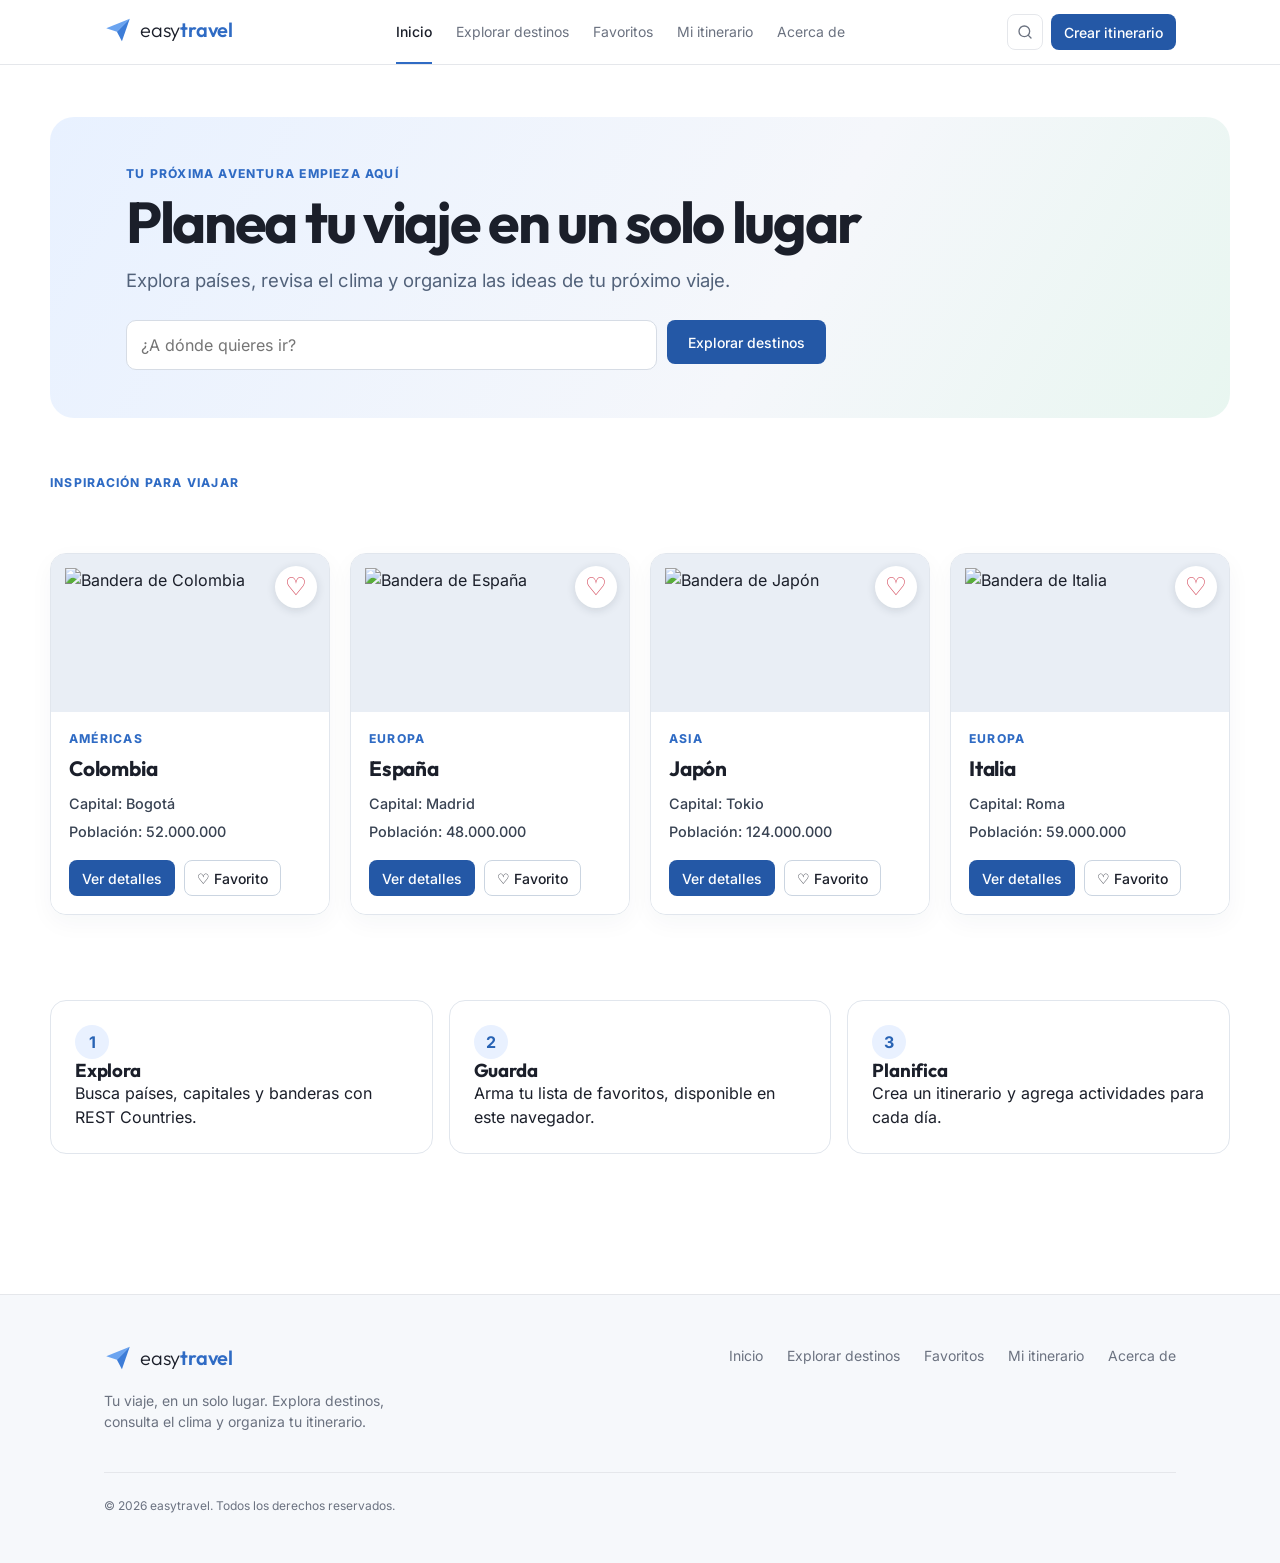
==== commit 5eb63f11: "Finish Planify app and delivery guides" ====
--- a/index.html
+++ b/index.html
@@ -11,8 +11,8 @@
   <link rel="stylesheet" href="css/base.css">
   <link rel="stylesheet" href="css/components.css">
   <link rel="stylesheet" href="css/layout.css">
-  <link rel="stylesheet" href="css/pages.css">
-  <link rel="stylesheet" href="css/app.css">
+  <link rel="stylesheet" href="css/pages.css">
+  <link rel="stylesheet" href="css/app.css?v=9">
 </head>
 <body>
   <a class="saltar-contenido" href="#contenido">Saltar al contenido</a>
@@ -338,7 +338,6 @@
       <li><a href="acerca.html"><span class="icono icono--info icono--lg" aria-hidden="true"></span> Acerca</a></li>
     </ul>
   </nav>
-  <script src="js/app.js" defer></script>
+  <script src="js/app.js?v=5" defer></script>
 </body>
 </html>
-
--- a/css/app.css
+++ b/css/app.css
@@ -1,2 +1,100 @@
 .app-wrap{width:min(1180px,calc(100% - 40px));margin:0 auto;padding:52px 0 90px}.app-heading{margin:0 0 30px}.app-heading h1,.app-hero h1{font-size:clamp(2rem,5vw,3.6rem);line-height:1.08;margin:4px 0 14px;letter-spacing:-.04em}.app-kicker{font-size:.76rem;font-weight:750;letter-spacing:.1em;text-transform:uppercase;color:var(--color-primario,#2f6bc4);margin:0 0 8px}.app-toolbar{display:flex;align-items:end;gap:16px;margin-bottom:24px;flex-wrap:wrap}.app-toolbar .app-field{min-width:240px;flex:1}.app-toolbar #result-count{margin:0 0 10px}.app-field{display:grid;gap:7px;font-weight:650;font-size:.9rem}.app-field input,.app-field select,.app-field textarea,.app-search input,.app-activity-form input{width:100%;border:1px solid #d6dce5;background:var(--color-superficie,#fff);color:inherit;border-radius:10px;padding:12px 14px;font:inherit;min-height:46px}.app-field textarea{resize:vertical}.app-grid{display:grid;grid-template-columns:repeat(auto-fit,minmax(240px,1fr));gap:20px}.app-card{overflow:hidden;border:1px solid #e1e6ed;background:var(--color-superficie,#fff);border-radius:16px;box-shadow:0 8px 24px #26354a0a}.app-card__flag{height:158px;background:#f0f3f7;position:relative;display:grid;place-items:center}.app-card__flag img{width:100%;height:100%;object-fit:cover}.app-heart{position:absolute;right:12px;top:12px;width:42px;height:42px;border:0;border-radius:50%;background:#fff;color:#d54f60;font-size:25px;cursor:pointer;box-shadow:0 2px 10px #18253622}.app-heart.saved{color:#d22846}.app-card__body{padding:18px}.app-card__body h2{margin:2px 0 12px;font-size:1.3rem}.app-card__body>p:not(.app-kicker){margin:6px 0;color:#687385;font-size:.9rem}.app-actions{display:flex;gap:9px;align-items:center;margin-top:18px}.app-status{padding:24px;border-radius:14px;background:#f2f6fc;color:#4b5d75}.app-error{background:#fff0f0;color:#8c2734}.app-hero{padding:48px clamp(22px,6vw,76px);border-radius:24px;background:linear-gradient(120deg,#e8f1ff,#f5f7fb 62%,#e8f6f0);margin-bottom:56px}.app-hero>p:not(.app-kicker){font-size:1.15rem;max-width:640px;color:#52627a}.app-search{display:flex;gap:10px;max-width:700px;margin-top:25px}.app-search input{background:white}.app-home-section{margin:50px 0}.app-section-head{display:flex;justify-content:space-between;align-items:center;gap:16px;margin-bottom:18px}.app-section-head h2,.app-home-section>h2{font-size:1.8rem;margin:0}.app-steps>div{display:grid;grid-template-columns:repeat(3,1fr);gap:16px}.app-steps article,.app-panel,.app-trip{padding:24px;border:1px solid #e1e6ed;border-radius:16px;background:var(--color-superficie,#fff)}.app-steps article>b{display:grid;place-items:center;width:34px;height:34px;border-radius:50%;background:#e9f1ff;color:#2863b4}.app-detail-head{display:flex;align-items:center;gap:22px;padding:30px;background:#f3f6fa;border-radius:20px;margin:22px 0}.app-detail-head>img{width:118px;height:78px;object-fit:cover;border-radius:8px;box-shadow:0 2px 8px #1a263222}.app-detail-head>div{flex:1}.app-detail-head h1{font-size:clamp(2rem,4vw,3rem);margin:2px 0}.app-detail-head p:last-child{margin-bottom:0}.app-back{display:inline-block;margin-bottom:8px}.app-detail-grid{display:grid;grid-template-columns:repeat(2,minmax(0,1fr));gap:20px;margin-top:20px}.app-panel h2{margin:0 0 18px}.app-facts{display:grid;grid-template-columns:repeat(2,minmax(0,1fr));gap:16px;margin:0 0 22px}.app-facts dt{font-size:.78rem;color:#6a7687}.app-facts dd{margin:4px 0 0;font-weight:650;overflow-wrap:anywhere}.app-weather{display:flex;justify-content:space-between;gap:20px;align-items:center}.app-weather strong{display:block;font-size:3rem;line-height:1.1}.app-weather p{line-height:1.8}.app-forecast{display:grid;grid-template-columns:repeat(5,minmax(0,1fr));gap:8px;margin-top:20px}.app-forecast>div{display:grid;gap:7px;padding:12px 8px;background:#f4f7fb;border-radius:10px;font-size:.82rem}.app-forecast b{white-space:nowrap}.app-forecast small{color:#687385}.app-attribution{font-size:.78rem;color:#778296;margin:14px 0 0}.app-trips{display:grid;gap:18px}.app-trip .app-section-head h2{font-size:1.5rem}.app-trip .app-section-head p{margin:4px 0}.app-activities{display:grid;gap:8px;padding-left:22px}.app-activities button{margin-left:8px;border:0;background:transparent;color:#b33;font-size:1.2rem;cursor:pointer}.app-activity-form{display:flex;gap:10px}.app-form{display:grid;grid-template-columns:repeat(2,minmax(0,1fr));gap:16px}.app-field--wide{grid-column:1/-1}.app-form>button{justify-self:start}.app-toast{position:fixed;z-index:99;bottom:26px;left:50%;transform:translate(-50%,20px);opacity:0;pointer-events:none;transition:.2s;background:#193d2b;color:#fff;padding:12px 20px;border-radius:12px;box-shadow:0 8px 30px #13251d33}.app-toast.visible{opacity:1;transform:translate(-50%,0)}.app-trip{scroll-margin-top:24px}
 @media(max-width:700px){.app-wrap{width:min(100% - 28px,1180px);padding:32px 0 70px}.app-toolbar{align-items:stretch}.app-detail-head{align-items:flex-start;flex-wrap:wrap;padding:20px}.app-detail-head>img{width:90px;height:60px}.app-detail-head>button{width:100%}.app-detail-grid{grid-template-columns:1fr}.app-steps>div{grid-template-columns:1fr}.app-forecast{grid-template-columns:repeat(2,minmax(0,1fr))}.app-form{grid-template-columns:1fr}.app-field--wide{grid-column:auto}.app-weather{align-items:flex-start;flex-direction:column;gap:0}.app-search{flex-direction:column}.app-actions{flex-wrap:wrap}.app-detail-head h1{font-size:2rem}}
+
+/* Banderas completas y texto de destino con mejor contraste. */
+.app-card__flag {
+  background: #e9eef5;
+  display: flex;
+  align-items: center;
+  justify-content: center;
+  overflow: hidden;
+  isolation: isolate;
+}
+
+.app-card__flag img {
+  display: block;
+  flex: 0 0 100%;
+  object-fit: contain;
+  padding: 14px;
+  background: #e9eef5;
+}
+
+.app-card__body h2 {
+  color: #1b1f2a;
+  font-weight: 700;
+}
+
+.app-card__body > p:not(.app-kicker) {
+  color: #384252;
+  font-weight: 500;
+}
+
+.app-card__body {
+  position: relative;
+  z-index: 1;
+  background: #fff;
+  color: #1b1f2a;
+}
+
+.app-field input,
+.app-field select,
+.app-field textarea,
+.app-search input,
+.app-activity-form input {
+  color: #1b1f2a;
+}
+
+.app-detail-head > img {
+  object-fit: contain;
+  padding: 8px;
+  background: #e9eef5;
+  border: 1px solid #d6dee9;
+}
+
+/* Evita texto claro sobre los paneles y fondos claros de la aplicación. */
+.app-wrap {
+  color: #1b1f2a;
+}
+
+.app-heading h1 {
+  color: #fff;
+}
+
+.app-toolbar .app-field,
+.app-home-section .app-section-head h2,
+.app-home-section .app-section-head > a,
+.app-home-section > h2 {
+  color: #fff;
+}
+
+@media (prefers-color-scheme: dark) {
+  .app-heading h1 {
+    color: #fff;
+  }
+
+  .app-toolbar .app-field,
+  .app-home-section .app-section-head h2,
+  .app-home-section .app-section-head > a,
+  .app-home-section > h2 {
+    color: #fff;
+  }
+}
+
+/* Colores estables para botones sobre tarjetas y paneles claros. */
+.app-wrap .boton--primario,
+.cabecera-sitio__acciones .boton--primario {
+  background: #2458a6;
+  color: #fff;
+}
+
+.app-wrap .boton--contorno {
+  border-color: #cbd5e1;
+  background: #fff;
+  color: #1b1f2a;
+}
+
+.app-wrap .boton--contorno:hover {
+  background: #eef3f9;
+}
+
+.app-back { color: #fff; }
